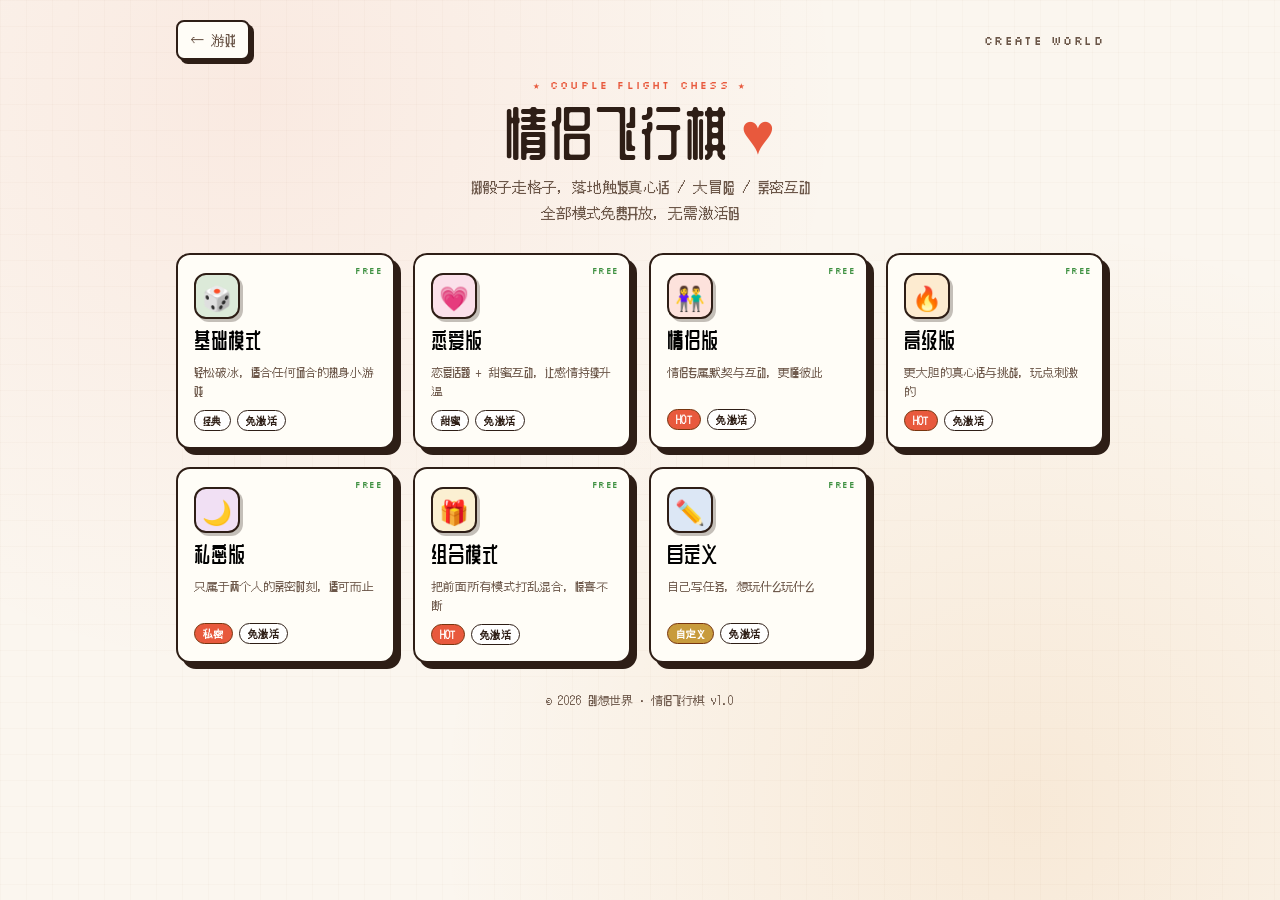
==== couple-flight-chess/index.html @ d140a356 "feat: 新增情侣飞行棋小游戏（7 模式，免激活）及 games 入口 Co-Authored-By: Claude Code <noreply@anthropic.com>" ====
<!DOCTYPE html>
<html lang="zh-CN">
<head>
<meta charset="UTF-8">
<meta name="viewport" content="width=device-width, initial-scale=1.0, maximum-scale=1.0, user-scalable=no, viewport-fit=cover">
<title>情侣飞行棋 · 创想世界</title>
<link rel="preconnect" href="https://fonts.googleapis.com">
<link rel="preconnect" href="https://fonts.gstatic.com" crossorigin>
<link href="https://fonts.googleapis.com/css2?family=DotGothic16&family=ZCOOL+QingKe+HuangYou&family=Silkscreen:wght@400;700&display=swap" rel="stylesheet">
<style>
  :root{
    --paper:#FBF6EF;
    --paper-deep:#F3E7D3;
    --card:#FFFDF7;
    --ink:#2E1E16;
    --ink-soft:#6B5648;
    --terra:#E8593D;
    --amber:#D97706;
    --brown:#78350F;
    --pink:#E0487B;
    --rose:#B91C5C;
    --green:#3F9142;
    --gold:#C89B3C;
    --blue:#3B6FB6;
    --shadow:0 8px 0 rgba(46,30,22,.12);
  }
  *{margin:0;padding:0;box-sizing:border-box;-webkit-tap-highlight-color:transparent;}
  html,body{height:100%;}
  body{
    font-family:'DotGothic16','ZCOOL QingKe HuangYou',sans-serif;
    background:
      radial-gradient(circle at 20% 10%, rgba(232,89,61,.08), transparent 45%),
      radial-gradient(circle at 80% 90%, rgba(217,119,6,.10), transparent 45%),
      var(--paper);
    color:var(--ink);
    min-height:100dvh;
    overflow-x:hidden;
    position:relative;
  }
  /* 背景像素网格 */
  body::before{
    content:"";position:fixed;inset:0;pointer-events:none;opacity:.5;z-index:0;
    background-image:
      linear-gradient(rgba(120,53,15,.045) 1px, transparent 1px),
      linear-gradient(90deg, rgba(120,53,15,.045) 1px, transparent 1px);
    background-size:26px 26px;
  }
  .screen{position:relative;z-index:1;max-width:960px;margin:0 auto;padding:20px 16px 44px;}

  /* ---------- 顶部条 ---------- */
  .topbar{display:flex;align-items:center;justify-content:space-between;margin-bottom:18px;}
  .back-btn{
    display:inline-flex;align-items:center;gap:6px;text-decoration:none;color:var(--ink-soft);
    font-size:14px;padding:8px 12px;background:var(--card);border:2px solid var(--ink);
    box-shadow:4px 4px 0 var(--ink);border-radius:8px;cursor:pointer;transition:.15s;
  }
  .back-btn:active{transform:translate(2px,2px);box-shadow:2px 2px 0 var(--ink);}
  .brand{font-family:'Silkscreen',monospace;font-size:12px;color:var(--ink-soft);letter-spacing:.12em;}

  /* ---------- 标题 ---------- */
  .hero{text-align:center;margin:8px 0 28px;}
  .hero .kicker{font-family:'Silkscreen',monospace;font-size:11px;color:var(--terra);letter-spacing:.2em;margin-bottom:10px;}
  .hero h1{
    font-family:'ZCOOL QingKe HuangYou',sans-serif;font-weight:400;
    font-size:clamp(2.2rem,7vw,3.6rem);letter-spacing:.02em;line-height:1.05;
  }
  .hero h1 .heart{color:var(--terra);display:inline-block;animation:beat 1.4s ease-in-out infinite;}
  @keyframes beat{0%,100%{transform:scale(1)}25%{transform:scale(1.18)}40%{transform:scale(1)}60%{transform:scale(1.12)}}
  .hero p{color:var(--ink-soft);font-size:15px;margin-top:12px;line-height:1.7;}

  /* ---------- 模式菜单 ---------- */
  .mode-grid{display:grid;grid-template-columns:repeat(auto-fill,minmax(200px,1fr));gap:18px;}
  .mode-card{
    position:relative;text-align:left;cursor:pointer;border:2px solid var(--ink);
    border-radius:14px;padding:18px 16px 16px;background:var(--card);
    box-shadow:6px 6px 0 var(--ink);transition:transform .15s, box-shadow .15s;
    display:flex;flex-direction:column;gap:10px;font-family:inherit;
  }
  .mode-card:hover{transform:translate(-2px,-2px);box-shadow:9px 9px 0 var(--ink);}
  .mode-card:active{transform:translate(2px,2px);box-shadow:2px 2px 0 var(--ink);}
  .mode-ico{
    width:46px;height:46px;border-radius:12px;display:grid;place-items:center;
    font-size:24px;border:2px solid var(--ink);box-shadow:3px 3px 0 rgba(46,30,22,.28);
  }
  .mode-ico.c-basic{background:#DCEAD9;color:#2F6B31;}
  .mode-ico.c-love{background:#FBE0EA;color:#C2255C;}
  .mode-ico.c-couple{background:#FDE2DC;color:#D9482B;}
  .mode-ico.c-advanced{background:#FDEBD0;color:#C96A0A;}
  .mode-ico.c-private{background:#F1E0F4;color:#7E3A8C;}
  .mode-ico.c-combo{background:#FBF0D2;color:#9A7A1F;}
  .mode-ico.c-custom{background:#DCE7F5;color:#2F5FA6;}
  .mode-name{font-family:'ZCOOL QingKe HuangYou',sans-serif;font-size:1.35rem;line-height:1.1;}
  .mode-desc{color:var(--ink-soft);font-size:12px;line-height:1.55;min-height:36px;}
  .mode-foot{display:flex;align-items:center;gap:6px;}
  .pill{font-size:10px;padding:2px 8px;border-radius:99px;border:1.5px solid var(--ink);font-weight:700;letter-spacing:.04em;}
  .pill.hot{background:var(--terra);color:#fff;border-color:var(--brown);}
  .pill.free{background:#fff;color:var(--ink);}
  .pill.new{background:var(--gold);color:#fff;border-color:var(--brown);}
  .mode-card .corner{
    position:absolute;top:10px;right:10px;font-family:'Silkscreen',monospace;
    font-size:9px;color:var(--green);letter-spacing:.06em;
  }

  /* ---------- 游戏屏 ---------- */
  .game-top{display:flex;align-items:center;justify-content:space-between;gap:10px;margin-bottom:14px;}
  .mode-badge{
    display:inline-flex;align-items:center;gap:8px;padding:8px 14px;background:var(--card);
    border:2px solid var(--ink);border-radius:10px;box-shadow:4px 4px 0 var(--ink);
    font-family:'ZCOOL QingKe HuangYou',sans-serif;font-size:1.05rem;
  }
  .turn-ind{display:flex;align-items:center;gap:8px;font-size:14px;color:var(--ink-soft);}
  .turn-dot{width:16px;height:16px;border-radius:50%;border:2px solid var(--ink);}
  .turn-dot.p1{background:var(--terra);}
  .turn-dot.p2{background:var(--blue);}

  .board-wrap{display:flex;justify-content:center;margin:6px 0 14px;}
  #board{position:relative;width:min(92vw,460px);aspect-ratio:1;margin:0 auto;}
  #board .tile{
    position:absolute;transform:translate(-50%,-50%);border-radius:10px;
    border:2px solid var(--ink);display:grid;place-items:center;
    font-size:13px;font-weight:700;transition:transform .12s;box-shadow:2px 2px 0 rgba(46,30,22,.3);
  }
  #board .tile.t-start{background:var(--green);color:#fff;}
  #board .tile.t-finish{background:var(--gold);color:#fff;}
  #board .tile.t-truth{background:#FBE0EA;color:#C2255C;}
  #board .tile.t-dare{background:#FDE2DC;color:#D9482B;}
  #board .tile.t-intimate{background:#F1E0F4;color:#7E3A8C;}
  #board .tile.t-advance{background:#DCEAD9;color:#2F6B31;}
  #board .tile.t-retreat{background:#EFE9E2;color:#8A7A6A;}
  #board .tile.t-normal{background:var(--paper-deep);color:#A49384;}
  #board .tile.cur{animation:tilepulse .8s ease-in-out infinite;}
  @keyframes tilepulse{0%,100%{transform:translate(-50%,-50%) scale(1)}50%{transform:translate(-50%,-50%) scale(1.12)}}
  #board .piece{
    position:absolute;transform:translate(-50%,-50%);border-radius:50%;
    border:2px solid var(--ink);display:grid;place-items:center;
    font-size:13px;font-weight:700;z-index:5;transition:left .28s cubic-bezier(.3,.7,.4,1),top .28s cubic-bezier(.3,.7,.4,1);
    box-shadow:0 3px 0 rgba(46,30,22,.35);
  }
  .piece.p1{background:var(--terra);color:#fff;}
  .piece.p2{background:var(--blue);color:#fff;}

  /* ---------- 控制区 ---------- */
  .control-panel{
    max-width:460px;margin:0 auto;background:var(--card);border:2px solid var(--ink);
    border-radius:16px;box-shadow:6px 6px 0 var(--ink);padding:16px 18px;
    display:flex;align-items:center;gap:16px;
  }
  #dice{
    width:64px;height:64px;flex:0 0 auto;border-radius:14px;border:2px solid var(--ink);
    background:#fff;display:grid;place-items:center;font-family:'Silkscreen',monospace;
    font-size:28px;color:var(--brown);box-shadow:3px 3px 0 rgba(46,30,22,.3);
  }
  #dice.rolling{animation:diceroll .5s linear infinite;}
  @keyframes diceroll{0%{transform:rotate(0)}100%{transform:rotate(360deg)}}
  .roll-btn{
    flex:1;padding:16px 18px;font-family:'ZCOOL QingKe HuangYou',sans-serif;font-size:1.2rem;
    background:var(--terra);color:#fff;border:2px solid var(--brown);border-radius:12px;
    box-shadow:4px 4px 0 var(--brown);cursor:pointer;transition:.12s;letter-spacing:.04em;
  }
  .roll-btn:active{transform:translate(2px,2px);box-shadow:2px 2px 0 var(--brown);}
  .roll-btn:disabled{background:#CBB8A6;border-color:#9A8572;box-shadow:4px 4px 0 #9A8572;cursor:not-allowed;}
  .status-line{max-width:460px;margin:14px auto 0;text-align:center;color:var(--ink-soft);font-size:14px;min-height:20px;line-height:1.6;}

  /* ---------- 弹窗 ---------- */
  .modal{position:fixed;inset:0;z-index:50;background:rgba(46,30,22,.55);display:flex;align-items:center;justify-content:center;padding:20px;backdrop-filter:blur(3px);}
  .modal.hidden{display:none;}
  .modal-card{
    background:var(--card);border:2px solid var(--ink);border-radius:18px;box-shadow:8px 8px 0 var(--ink);
    width:min(92vw,400px);padding:24px 22px;text-align:center;animation:pop .25s cubic-bezier(.3,1.4,.5,1);
  }
  @keyframes pop{from{transform:scale(.85);opacity:0}to{transform:scale(1);opacity:1}}
  .task-type{
    display:inline-block;padding:4px 12px;border-radius:99px;border:2px solid var(--ink);
    font-size:12px;font-weight:700;letter-spacing:.06em;margin-bottom:14px;
  }
  .task-type.tt-truth{background:#FBE0EA;color:#C2255C;}
  .task-type.tt-dare{background:#FDE2DC;color:#D9482B;}
  .task-type.tt-intimate{background:#F1E0F4;color:#7E3A8C;}
  .task-type.tt-bonus{background:#DCEAD9;color:#2F6B31;}
  .task-type.tt-penalty{background:#EFE9E2;color:#8A7A6A;}
  .task-text{font-family:'ZCOOL QingKe HuangYou',sans-serif;font-size:1.45rem;line-height:1.6;margin-bottom:20px;color:var(--ink);}
  .modal-btn{
    width:100%;padding:14px;font-family:'ZCOOL QingKe HuangYou',sans-serif;font-size:1.15rem;
    background:var(--terra);color:#fff;border:2px solid var(--brown);border-radius:12px;
    box-shadow:4px 4px 0 var(--brown);cursor:pointer;transition:.12s;letter-spacing:.06em;
  }
  .modal-btn:active{transform:translate(2px,2px);box-shadow:2px 2px 0 var(--brown);}
  .modal-btn.alt{background:var(--card);color:var(--ink);border-color:var(--ink);box-shadow:4px 4px 0 var(--ink);margin-top:10px;}
  .win-big{font-size:44px;margin-bottom:6px;}
  .win-title{font-family:'ZCOOL QingKe HuangYou',sans-serif;font-size:1.9rem;margin-bottom:8px;}
  .win-sub{color:var(--ink-soft);font-size:14px;line-height:1.6;margin-bottom:18px;}

  /* ---------- 自定义弹窗 ---------- */
  .custom-box{text-align:left;}
  .custom-box label{font-size:13px;color:var(--ink-soft);display:block;margin:12px 0 6px;}
  .custom-box textarea{
    width:100%;min-height:110px;resize:vertical;border:2px solid var(--ink);border-radius:10px;
    padding:10px;font-family:inherit;font-size:14px;background:#fff;color:var(--ink);line-height:1.6;
  }
  .hint{font-size:12px;color:var(--ink-soft);margin-top:6px;}

  .hidden{display:none!important;}
  @media(max-width:480px){
    .mode-grid{grid-template-columns:1fr 1fr;gap:12px;}
    .mode-desc{min-height:auto;}
  }
</style>
</head>
<body>

  <!-- ============ 菜单屏 ============ -->
  <div class="screen" id="menuScreen">
    <div class="topbar">
      <a class="back-btn" href="../games.html">← 游戏</a>
      <span class="brand">CREATE WORLD</span>
    </div>
    <div class="hero">
      <div class="kicker">★ COUPLE FLIGHT CHESS ★</div>
      <h1>情侣飞行棋 <span class="heart">♥</span></h1>
      <p>掷骰子走格子，落地触发真心话 / 大冒险 / 亲密互动<br>全部模式免费开放，无需激活码</p>
    </div>
    <div class="mode-grid" id="modeGrid"></div>
    <div style="text-align:center;margin-top:28px;color:var(--ink-soft);font-size:12px;">© 2026 创想世界 · 情侣飞行棋 v1.0</div>
  </div>

  <!-- ============ 游戏屏 ============ -->
  <div class="screen hidden" id="gameScreen">
    <div class="topbar">
      <button class="back-btn" id="backToMenu">← 菜单</button>
      <span class="brand">CREATE WORLD</span>
    </div>
    <div class="game-top">
      <div class="mode-badge"><span id="modeIco"></span><span id="modeLabel"></span></div>
      <div class="turn-ind"><span class="turn-dot p1" id="turnDot"></span><span id="turnText">红方回合</span></div>
    </div>
    <div class="board-wrap"><div id="board"></div></div>
    <div class="control-panel">
      <div id="dice">⚀</div>
      <button class="roll-btn" id="rollBtn">掷骰子</button>
    </div>
    <div class="status-line" id="statusLine">红方先走，点击「掷骰子」开始</div>
  </div>

  <!-- ============ 任务弹窗 ============ -->
  <div class="modal hidden" id="taskModal">
    <div class="modal-card">
      <div class="task-type" id="taskType">真心话</div>
      <p class="task-text" id="taskText"></p>
      <button class="modal-btn" id="taskDone">完成 ✓ 交给对方</button>
    </div>
  </div>

  <!-- ============ 胜利弹窗 ============ -->
  <div class="modal hidden" id="winModal">
    <div class="modal-card">
      <div class="win-big">🏆</div>
      <div class="win-title" id="winTitle">红方获胜！</div>
      <div class="win-sub" id="winSub"></div>
      <button class="modal-btn" id="winAgain">再来一局</button>
      <button class="modal-btn alt" id="winMenu">返回菜单</button>
    </div>
  </div>

  <!-- ============ 自定义弹窗 ============ -->
  <div class="modal hidden" id="customModal">
    <div class="modal-card custom-box">
      <div class="win-title" style="font-size:1.5rem;margin-bottom:6px;">✏️ 自定义任务</div>
      <p class="win-sub" style="margin-bottom:4px;">每行一条，写入你的真心话 / 大冒险（可混写），存到本机浏览器</p>
      <textarea id="customInput" placeholder="例：&#10;你最喜欢的电影是什么？&#10;给对方一个拥抱"></textarea>
      <p class="hint">已存 <span id="customCount">0</span> 条 · 玩「自定义」模式时会从这些里随机抽取</p>
      <button class="modal-btn" id="customSave">保存并开始</button>
      <button class="modal-btn alt" id="customCancel">取消</button>
    </div>
  </div>

<script>
(function(){
  /* =========================================================
     数据：7 个模式的任务池
     ========================================================= */
  var MODES = {
    basic: {
      name:'基础模式', ico:'🎲', cls:'c-basic', tag:'free', tagText:'经典',
      desc:'轻松破冰，适合任何场合的热身小游戏',
      truth:[
        '你最近做过最沙雕的一件事是什么？',
        '说出对方身上你最欣赏的三个优点',
        '你小时候最想成为什么样的人？',
        '你手机里最舍不得删的一张照片是什么？',
        '如果只能留三个 APP，你会留哪三个？',
        '你做过最尴尬的一个梦是什么？',
        '你最怕的一样东西是什么？',
        '说一个你一直想学但没学成的技能',
        '你觉得自己最像哪种动物？',
        '你上次哈哈大笑是因为什么？',
        '如果用三个词形容对方，你会说什么？',
        '你最想去但还没去的城市是哪里？'
      ],
      dare:[
        '模仿一种动物的叫声，让全场猜',
        '做 15 个深蹲',
        '用最浮夸的语气读一段新闻',
        '给对方讲一个冷笑话，把对方逗笑为止',
        '保持单脚站立 30 秒',
        '用嘴叼着筷子保持笑容 10 秒',
        '模仿对方最经典的一个表情',
        '用方言说一句「我爱你」',
        '原地转 5 圈然后走直线',
        '做一个最丑的鬼脸并拍下来',
        '用屁股写出自己的名字',
        '模仿一个明星的招牌动作'
      ],
      intimate:[
        '和对方对视 20 秒不许笑',
        '给对方一个 10 秒的拥抱',
        '十指紧扣 30 秒',
        '给对方按揉肩膀 1 分钟',
        '额头贴额头 15 秒',
        '用一句歌词向对方表白',
        '帮对方整理一下头发',
        '说一句此刻最想对对方说的话'
      ]
    },
    love: {
      name:'恋爱版', ico:'💗', cls:'c-love', tag:'free', tagText:'甜蜜',
      desc:'恋爱话题 + 甜蜜互动，让感情持续升温',
      truth:[
        '你对我第一印象是什么？',
        '你最想和我一起完成的一件事？',
        '你觉得我们最甜蜜的瞬间是什么？',
        '你最喜欢我叫你什么？',
        '如果一起去旅行，你最想去哪里？',
        '你最想和我拍一张什么样的合照？',
        '你理想中的约会是什么样？',
        '我们在一起后你最开心的改变是什么？',
        '你最想听到我夸你什么？',
        '你希望我们每年都做的一件事？',
        '你心里我的一个专属昵称是什么？',
        '我们之间你最想重温的一个瞬间？'
      ],
      dare:[
        '深情地看着对方说「我爱你」',
        '为对方唱一首情歌（至少 4 句）',
        '用三种语言对对方说「我爱你」',
        '为对方跳一段 20 秒的舞',
        '给对方的手机发一条甜到爆的消息',
        '模仿第一次约会时的自己',
        '用对方的星座夸对方三句',
        '为对方画一幅「抽象派」肖像',
        '给彼此取一对情侣昵称并当场叫',
        '录一段 15 秒的告白语音发给对方',
        '给对方一个「偶像剧式」的壁咚',
        '闭眼描述对方今天穿了什么'
      ],
      intimate:[
        '和对方额头碰额头，闭眼 30 秒',
        '给对方一个超过 15 秒的拥抱',
        '在对方耳边说一句悄悄话',
        '十指紧扣并一起唱一句歌',
        '亲吻对方的手背',
        '用目光慢慢「画」一遍对方的五官',
        '从背后轻轻抱住对方 20 秒',
        '说出对方最打动你的一个细节'
      ]
    },
    couple: {
      name:'情侣版', ico:'👫', cls:'c-couple', tag:'hot', tagText:'HOT',
      desc:'情侣专属默契与互动，更懂彼此',
      truth:[
        '我们之间你最想改掉的相处习惯？',
        '你希望我更懂你哪一点？',
        '你最想一起养一只什么宠物？',
        '如果吵架了，你希望我怎么哄你？',
        '你最喜欢我为你做过的一件事？',
        '你觉得我们未来的家是什么样？',
        '你最想和我一起打卡的一件小事？',
        '你希望我们的纪念日怎么过？',
        '我做过最让你心动的一件事？',
        '你最想让我陪你去的地方？',
        '我们之间最让你有安全感的是什么？',
        '你最想对我说但一直没说的话？'
      ],
      dare:[
        '模仿对方最常说的口头禅',
        '用对方的手机发一条朋友圈（内容你定）',
        '学对方走路的样子走 5 步',
        '把手机壁纸换成你们的合照',
        '给对方剥一个水果喂到嘴边',
        '用撒娇的语气说一句话',
        '拍一张最搞怪的情侣自拍',
        '背起对方转一圈（量力而行）',
        '给对方做一次专属按摩 1 分钟',
        '把今天的游戏发到朋友圈',
        '用对方的语气给对方发一条消息',
        '模仿对方生气时的样子'
      ],
      intimate:[
        '公主抱对方 20 秒',
        '和对方约定一个只有你们懂的暗号',
        '在对方额头上亲一下',
        '一起比一个大大的爱心合影',
        '帮对方涂一次润唇膏',
        '把对方的头靠在你肩膀上 30 秒',
        '用口红或笔在对方手背画一颗心',
        '闭眼，让对方牵着走 5 步'
      ]
    },
    advanced: {
      name:'高级版', ico:'🔥', cls:'c-advanced', tag:'hot', tagText:'HOT',
      desc:'更大胆的真心话与挑战，玩点刺激的',
      truth:[
        '你瞒过我的一个小秘密是什么？',
        '你第一次心动是什么时候？',
        '你最想体验但我不知道的一件事？',
        '你心里最「危险」的一个念头？',
        '你觉得对方最性感的一个瞬间？',
        '你最想解锁的一种新约会方式？',
        '你对我撒过的最大的谎？',
        '你手机里有没有不能给我看的内容？',
        '你最想尝试的一件「疯狂」小事？',
        '你理想中的浪漫夜晚是什么样？',
        '你最想让我为你改掉的一个小毛病？',
        '如果只能和对方做一件事，你会选什么？'
      ],
      dare:[
        '用最撩人的语气叫对方一声',
        '给对方喂一口吃的（或喂一口水）',
        '把对方的名字写在手心',
        '对对方说一句最撩的情话',
        '让对方在你身上写一个字',
        '用眼神「撩」对方 15 秒不许躲',
        '给对方系一次鞋带（或整理衣领）',
        '模仿一个偶像剧经典桥段',
        '把今天的合照设为聊天背景',
        '给对方一个深情凝视 10 秒',
        '在对方耳边吹一口气再说话',
        '把对方壁咚到墙边并说一句话'
      ],
      intimate:[
        '亲吻对方的脸颊 5 秒',
        '在对方手背上轻轻亲一下',
        '给对方一个 30 秒的贴身拥抱',
        '喂对方喝一口水',
        '让对方闭眼，你亲一下 TA 的额头',
        '十指紧扣，感受彼此的掌心温度',
        '从背后环抱住对方，说一句情话',
        '一起做 10 秒的「心跳同步」拥抱'
      ]
    },
    private: {
      name:'私密版', ico:'🌙', cls:'c-private', tag:'hot', tagText:'私密',
      desc:'只属于两个人的亲密时刻，适可而止',
      truth:[
        '你最喜欢我身体的哪个部位？',
        '你最想让我亲你哪里？',
        '你幻想过最浪漫的一个画面？',
        '你最喜欢我哪个小动作？',
        '你在什么时刻最想亲近我？',
        '你最想和我尝试的一种亲密？',
        '你对我最「失控」的一次心动？',
        '你希望我睡前对你说什么？'
      ],
      dare:[
        '亲吻对方 10 秒',
        '在对方耳边说一句最私密的话',
        '把对方的手放到你心口，感受心跳',
        '用嘴唇轻轻碰一下对方的肩膀',
        '给对方一个「慢动作」的拥抱',
        '亲一下对方的鼻尖',
        '让对方向你撒娇，你要回应',
        '抱着对方，听彼此呼吸 30 秒'
      ],
      intimate:[
        '深吻对方 10 秒（程度自定）',
        '抱紧对方，直到两人心跳同步',
        '亲吻对方的手背或锁骨（视场合）',
        '让对方躺在你腿上 1 分钟',
        '用最温柔的方式抚摸对方的脸',
        '一起闭眼感受彼此的吻',
        '从额头一路亲到嘴角',
        '说一句此刻最想对 TA 说的情话'
      ]
    },
    combo: {
      name:'组合模式', ico:'🎁', cls:'c-combo', tag:'hot', tagText:'HOT',
      desc:'把前面所有模式打乱混合，惊喜不断',
      truth:[], dare:[], intimate:[]
    },
    custom: {
      name:'自定义', ico:'✏️', cls:'c-custom', tag:'new', tagText:'自定义',
      desc:'自己写任务，想玩什么玩什么',
      truth:[], dare:[], intimate:[]
    }
  };

  // 组合模式 = 合并 basic/love/couple/advanced/private
  ['truth','dare','intimate'].forEach(function(k){
    ['basic','love','couple','advanced','private'].forEach(function(m){
      MODES.combo[k] = MODES.combo[k].concat(MODES[m][k]);
    });
  });

  /* =========================================================
     常量与状态
     ========================================================= */
  var TILE_COUNT = 32;
  var START = 0, FINISH = 31;
  // 格子 1..30 的类型
  var TILE_TYPES = [
    'truth','dare','normal','advance','intimate','truth','retreat','dare','normal','truth',
    'intimate','dare','advance','truth','normal','dare','retreat','truth','intimate','dare',
    'normal','truth','advance','dare','intimate','truth','normal','dare','retreat','intimate'
  ];
  var TYPE_LABEL = {start:'起',finish:'终',truth:'真',dare:'险',intimate:'密',advance:'进',retreat:'退',normal:'·'};
  var TYPE_CN = {truth:'真心话',dare:'大冒险',intimate:'亲密互动',advance:'前进',retreat:'后退',normal:'普通'};

  var state = null;

  function tileType(i){
    if(i === START) return 'start';
    if(i === FINISH) return 'finish';
    return TILE_TYPES[i-1];
  }

  function shuffle(a){
    a = a.slice();
    for(var i=a.length-1;i>0;i--){var j=Math.floor(Math.random()*(i+1));var t=a[i];a[i]=a[j];a[j]=t;}
    return a;
  }

  /* =========================================================
     DOM 引用
     ========================================================= */
  function $(id){return document.getElementById(id);}
  var menuScreen = $('menuScreen'), gameScreen = $('gameScreen');
  var boardEl = $('board'), diceEl = $('dice'), rollBtn = $('rollBtn');
  var statusEl = $('statusLine'), turnDot = $('turnDot'), turnText = $('turnText');
  var modeIco = $('modeIco'), modeLabel = $('modeLabel');
  var taskModal = $('taskModal'), taskType = $('taskType'), taskText = $('taskText');
  var winModal = $('winModal'), winTitle = $('winTitle'), winSub = $('winSub');
  var customModal = $('customModal'), customInput = $('customInput'), customCount = $('customCount');

  /* =========================================================
     渲染菜单
     ========================================================= */
  function renderMenu(){
    var grid = $('modeGrid');
    var html = '';
    Object.keys(MODES).forEach(function(key){
      var m = MODES[key];
      var tag = m.tag === 'hot' ? '<span class="pill hot">'+m.tagText+'</span>'
              : m.tag === 'new' ? '<span class="pill new">'+m.tagText+'</span>'
              : '<span class="pill free">'+m.tagText+'</span>';
      html +=
        '<button class="mode-card" data-mode="'+key+'">'+
          '<span class="corner">FREE</span>'+
          '<span class="mode-ico '+m.cls+'">'+m.ico+'</span>'+
          '<span class="mode-name">'+m.name+'</span>'+
          '<span class="mode-desc">'+m.desc+'</span>'+
          '<span class="mode-foot">'+tag+'<span class="pill free">免激活</span></span>'+
        '</button>';
    });
    grid.innerHTML = html;
    grid.addEventListener('click', function(e){
      var card = e.target.closest('.mode-card');
      if(!card) return;
      onModePick(card.getAttribute('data-mode'));
    });
  }

  /* =========================================================
     模式选择
     ========================================================= */
  function onModePick(key){
    if(key === 'custom'){
      openCustom();
      return;
    }
    startGame(key);
  }

  function getCustomTasks(){
    try{ return JSON.parse(localStorage.getItem('cfc_custom') || '[]'); }
    catch(e){ return []; }
  }
  function openCustom(){
    customInput.value = getCustomTasks().join('\n');
    customCount.textContent = getCustomTasks().length;
    customModal.classList.remove('hidden');
  }
  $('customSave').addEventListener('click', function(){
    var lines = customInput.value.split('\n').map(function(s){return s.trim();}).filter(Boolean);
    localStorage.setItem('cfc_custom', JSON.stringify(lines));
    startGame('custom');
  });
  $('customCancel').addEventListener('click', function(){
    customModal.classList.add('hidden');
  });

  /* =========================================================
     开始游戏
     ========================================================= */
  function startGame(key){
    customModal.classList.add('hidden');
    winModal.classList.add('hidden');
    state = {
      mode: key,
      players: [
        {name:'红方', pos:START, cls:'p1', icon:'♥'},
        {name:'蓝方', pos:START, cls:'p2', icon:'♥'}
      ],
      current: 0,
      rolling: false,
      finished: false
    };
    if(key === 'custom'){
      var ct = getCustomTasks();
      MODES.custom.truth = ct; MODES.custom.dare = ct; MODES.custom.intimate = ct;
    }
    var m = MODES[key];
    modeIco.textContent = m.ico;
    modeLabel.textContent = m.name;
    menuScreen.classList.add('hidden');
    gameScreen.classList.remove('hidden');
    renderBoard();
    updateTurn();
    setStatus(state.players[0].name + '先走，点击「掷骰子」');
    rollBtn.disabled = false;
    rollBtn.textContent = '掷骰子';
  }

  /* =========================================================
     渲染棋盘
     ========================================================= */
  var boardSize = 0, tilePx = 0;
  function renderBoard(){
    boardEl.innerHTML = '';
    var w = boardEl.clientWidth || Math.min(window.innerWidth*0.92, 460);
    boardSize = w;
    var r = w/2 - 22;
    var cx = w/2, cy = w/2;
    tilePx = Math.max(26, Math.round((2*Math.PI*r / TILE_COUNT) * 0.52));
    for(var i=0;i<TILE_COUNT;i++){
      var ang = -Math.PI/2 + (i/TILE_COUNT)*2*Math.PI;
      var x = cx + Math.cos(ang)*r;
      var y = cy + Math.sin(ang)*r;
      var t = tileType(i);
      var d = document.createElement('div');
      d.className = 'tile t-'+t;
      d.style.width = tilePx+'px';
      d.style.height = tilePx+'px';
      d.style.left = x+'px';
      d.style.top = y+'px';
      d.textContent = TYPE_LABEL[t] || '';
      d.setAttribute('data-tile', i);
      boardEl.appendChild(d);
    }
    // 中央骰子装饰区
    var center = document.createElement('div');
    center.style.cssText = 'position:absolute;left:50%;top:50%;transform:translate(-50%,-50%);text-align:center;pointer-events:none;';
    center.innerHTML = '<div style="font-family:Silkscreen,monospace;font-size:11px;letter-spacing:.15em;color:#6B5648;">COUPLE</div>'+
                       '<div style="font-size:30px;color:#E8593D;">♥</div>';
    boardEl.appendChild(center);
    // 棋子
    state.players.forEach(function(p, idx){
      var el = document.createElement('div');
      el.className = 'piece '+p.cls;
      el.id = 'piece'+idx;
      el.textContent = p.icon;
      el.style.width = (tilePx*0.8)+'px';
      el.style.height = (tilePx*0.8)+'px';
      el.style.fontSize = (tilePx*0.42)+'px';
      boardEl.appendChild(el);
    });
    positionPieces();
  }

  function tileXY(i){
    var w = boardSize;
    var r = w/2 - 22;
    var cx = w/2, cy = w/2;
    var ang = -Math.PI/2 + (i/TILE_COUNT)*2*Math.PI;
    return {x: cx + Math.cos(ang)*r, y: cy + Math.sin(ang)*r};
  }
  function positionPieces(){
    state.players.forEach(function(p, idx){
      var el = $('piece'+idx);
      var xy = tileXY(p.pos);
      var off = idx === 0 ? -tilePx*0.18 : tilePx*0.18;
      el.style.left = xy.x+'px';
      el.style.top = (xy.y + off)+'px';
    });
  }
  function markCurrentTile(){
    var tiles = boardEl.querySelectorAll('.tile');
    for(var i=0;i<tiles.length;i++){ tiles[i].classList.remove('cur'); }
    var p = state.players[state.current];
    var t = boardEl.querySelector('.tile[data-tile="'+p.pos+'"]');
    if(t) t.classList.add('cur');
  }

  /* =========================================================
     回合指示
     ========================================================= */
  function updateTurn(){
    var p = state.players[state.current];
    turnDot.className = 'turn-dot '+p.cls;
    turnText.textContent = p.name + '回合';
    markCurrentTile();
  }
  function setStatus(s){ statusEl.textContent = s; }

  /* =========================================================
     掷骰子 + 移动
     ========================================================= */
  rollBtn.addEventListener('click', function(){
    if(state.rolling || state.finished) return;
    state.rolling = true;
    rollBtn.disabled = true;
    diceEl.classList.add('rolling');
    var p = state.players[state.current];
    var roll = Math.floor(Math.random()*6)+1;
    var finalPos = Math.min(p.pos + roll, FINISH);
    setTimeout(function(){
      diceEl.classList.remove('rolling');
      diceEl.textContent = '⚀⚁⚂⚃⚄⚅'[roll-1] || roll;
      moveStep(p, p.pos, finalPos, roll);
    }, 520);
  });

  function moveStep(p, from, to, roll){
    var step = from < to ? 1 : -1;
    var i = from;
    (function next(){
      if(step > 0 ? i >= to : i <= to){
        p.pos = to;
        positionPieces();
        if(to >= FINISH){
          state.finished = true;
          setStatus(p.name + ' 到达终点！');
          setTimeout(showWin, 400);
          return;
        }
        setTimeout(function(){ onLand(p, roll); }, 350);
        return;
      }
      i += step;
      p.pos = i;
      positionPieces();
      setTimeout(next, 240);
    })();
  }

  /* =========================================================
     落地事件
     ========================================================= */
  function onLand(p, roll){
    var t = tileType(p.pos);
    var m = MODES[state.mode];
    if(t === 'truth'){ showTask('truth', '真心话', pick(m.truth)); }
    else if(t === 'dare'){ showTask('dare', '大冒险', pick(m.dare)); }
    else if(t === 'intimate'){ showTask('intimate', '亲密互动', pick(m.intimate)); }
    else if(t === 'advance'){
      var extra = 2;
      var np = Math.min(p.pos + extra, FINISH);
      showBonus('前进', '前进 ' + extra + ' 格！', function(){
        moveStep(p, p.pos, np, roll);
      });
    }
    else if(t === 'retreat'){
      var back = 2;
      var np = Math.max(p.pos - back, 0);
      showBonus('后退', '后退 ' + back + ' 格…', function(){
        moveStep(p, p.pos, np, roll);
      });
    }
    else {
      setStatus(p.name + ' 落在普通格');
      setTimeout(nextTurn, 500);
    }
  }

  function pick(arr){
    if(!arr || arr.length === 0){
      return state.mode === 'custom'
        ? '还没有自定义任务，回菜单点「自定义」添加一些吧'
        : '（这一栏还没有内容，换一栏试试吧）';
    }
    // 避免与上一条重复
    if(state._last === undefined){ state._last = {}; }
    var pool = arr.filter(function(x){ return x !== state._last[state.mode]; });
    if(pool.length === 0) pool = arr.slice();
    var chosen = pool[Math.floor(Math.random()*pool.length)];
    state._last[state.mode] = chosen;
    return chosen;
  }

  /* =========================================================
     弹窗
     ========================================================= */
  var pendingCb = null;
  function showTask(type, label, text){
    taskType.className = 'task-type tt-'+type;
    taskType.textContent = label;
    taskText.textContent = text;
    taskModal.classList.remove('hidden');
  }
  function showBonus(label, text, cb){
    taskType.className = 'task-type tt-' + (label === '前进' ? 'bonus' : 'penalty');
    taskType.textContent = label;
    taskText.textContent = text;
    pendingCb = cb;
    taskModal.classList.remove('hidden');
  }
  $('taskDone').addEventListener('click', function(){
    taskModal.classList.add('hidden');
    if(pendingCb){
      var cb = pendingCb; pendingCb = null;
      cb();
    } else {
      nextTurn();
    }
  });
  function nextTurn(){
    if(state.finished) return;
    state.current = (state.current + 1) % 2;
    updateTurn();
    setStatus(state.players[state.current].name + ' 的回合');
    rollBtn.disabled = false;
    rollBtn.textContent = '掷骰子';
    state.rolling = false;
  }
  function showWin(){
    var p = state.players[state.current];
    winTitle.textContent = p.name + '获胜！';
    winSub.textContent = '情到深处，棋到终点 ♥ 恭喜 ' + p.name + ' 率先抵达终点';
    winModal.classList.remove('hidden');
  }
  $('winAgain').addEventListener('click', function(){ startGame(state.mode); });
  $('winMenu').addEventListener('click', function(){
    winModal.classList.add('hidden');
    gameScreen.classList.add('hidden');
    menuScreen.classList.remove('hidden');
  });
  $('backToMenu').addEventListener('click', function(){
    gameScreen.classList.add('hidden');
    menuScreen.classList.remove('hidden');
  });

  /* =========================================================
     响应式重绘
     ========================================================= */
  var resizeTimer;
  window.addEventListener('resize', function(){
    clearTimeout(resizeTimer);
    resizeTimer = setTimeout(function(){
      if(!gameScreen.classList.contains('hidden') && state){ renderBoard(); }
    }, 200);
  });

  renderMenu();
})();
</script>
</body>
</html>
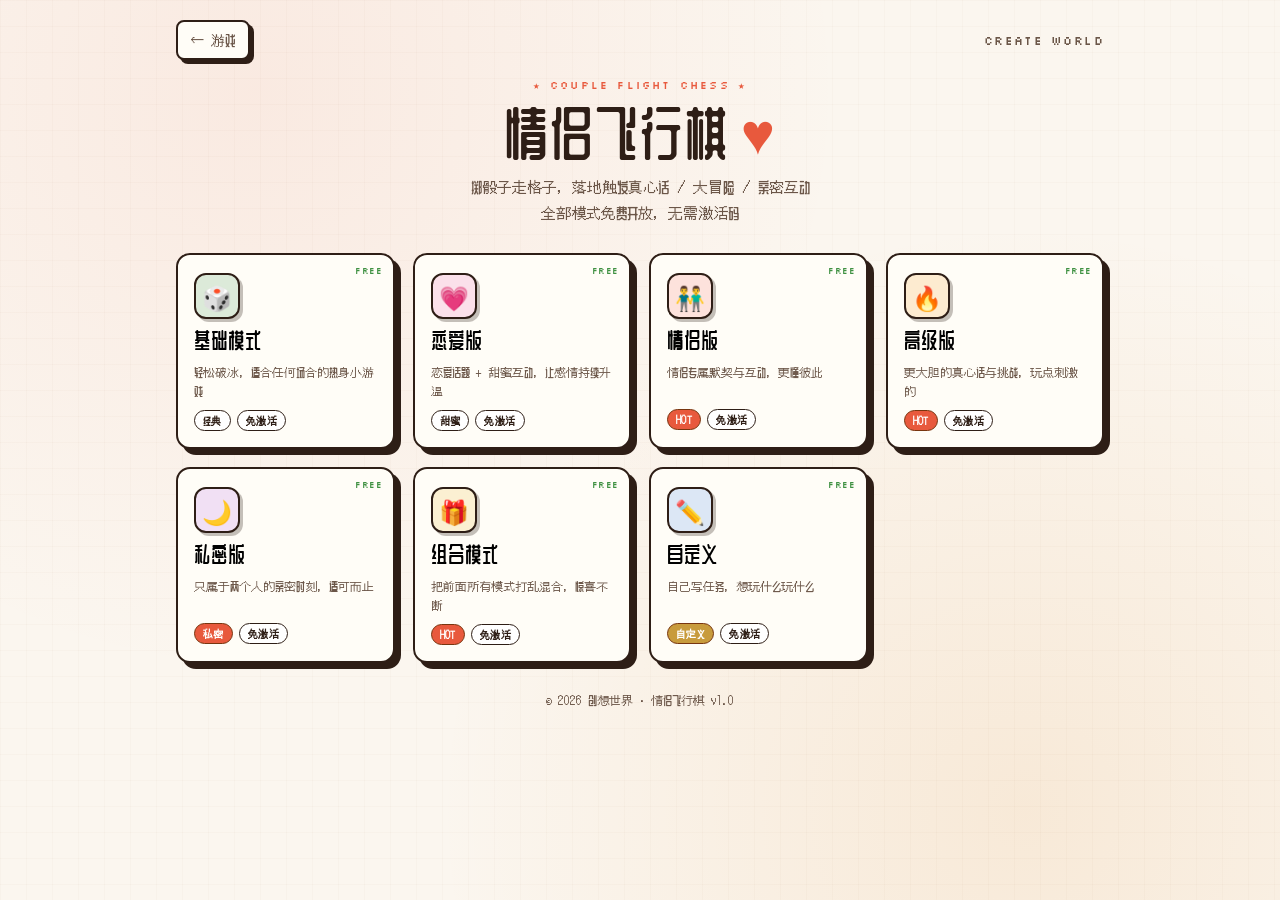
==== commit 84f79dd0: "feat: 情侣飞行棋改方形棋盘绕圈、格子只显标号+点格查看、同格同题、适配男男情侣 Co-Authored-By: Claude Code <noreply@anthropic.com>" ====
--- a/couple-flight-chess/index.html
+++ b/couple-flight-chess/index.html
@@ -119,6 +119,7 @@
     position:absolute;transform:translate(-50%,-50%);border-radius:10px;
     border:2px solid var(--ink);display:grid;place-items:center;
     font-size:13px;font-weight:700;transition:transform .12s;box-shadow:2px 2px 0 rgba(46,30,22,.3);
+    cursor:pointer;
   }
   #board .tile.t-start{background:var(--green);color:#fff;}
   #board .tile.t-finish{background:var(--gold);color:#fff;}
@@ -178,6 +179,7 @@
   .task-type.tt-intimate{background:#F1E0F4;color:#7E3A8C;}
   .task-type.tt-bonus{background:#DCEAD9;color:#2F6B31;}
   .task-type.tt-penalty{background:#EFE9E2;color:#8A7A6A;}
+  .task-type.tt-info{background:#F3E7D3;color:#6B5648;}
   .task-text{font-family:'ZCOOL QingKe HuangYou',sans-serif;font-size:1.45rem;line-height:1.6;margin-bottom:20px;color:var(--ink);}
   .modal-btn{
     width:100%;padding:14px;font-family:'ZCOOL QingKe HuangYou',sans-serif;font-size:1.15rem;
@@ -247,6 +249,15 @@
       <div class="task-type" id="taskType">真心话</div>
       <p class="task-text" id="taskText"></p>
       <button class="modal-btn" id="taskDone">完成 ✓ 交给对方</button>
+    </div>
+  </div>
+
+  <!-- ============ 格子信息弹窗 ============ -->
+  <div class="modal hidden" id="infoModal">
+    <div class="modal-card">
+      <div class="task-type tt-info" id="infoType">格子</div>
+      <p class="task-text" id="infoText" style="font-size:1.2rem;"></p>
+      <button class="modal-btn" id="infoClose">知道了</button>
     </div>
   </div>
 
@@ -364,7 +375,7 @@
       ]
     },
     couple: {
-      name:'情侣版', ico:'👫', cls:'c-couple', tag:'hot', tagText:'HOT',
+      name:'情侣版', ico:'👬', cls:'c-couple', tag:'hot', tagText:'HOT',
       desc:'情侣专属默契与互动，更懂彼此',
       truth:[
         '我们之间你最想改掉的相处习惯？',
@@ -395,7 +406,7 @@
         '模仿对方生气时的样子'
       ],
       intimate:[
-        '公主抱对方 20 秒',
+        '横抱对方 20 秒（量力而行）',
         '和对方约定一个只有你们懂的暗号',
         '在对方额头上亲一下',
         '一起比一个大大的爱心合影',
@@ -539,6 +550,7 @@
   var taskModal = $('taskModal'), taskType = $('taskType'), taskText = $('taskText');
   var winModal = $('winModal'), winTitle = $('winTitle'), winSub = $('winSub');
   var customModal = $('customModal'), customInput = $('customInput'), customCount = $('customCount');
+  var infoModal = $('infoModal'), infoType = $('infoType'), infoText = $('infoText');
 
   /* =========================================================
      渲染菜单
@@ -596,6 +608,9 @@
   $('customCancel').addEventListener('click', function(){
     customModal.classList.add('hidden');
   });
+  $('infoClose').addEventListener('click', function(){
+    infoModal.classList.add('hidden');
+  });
 
   /* =========================================================
      开始游戏
@@ -637,29 +652,31 @@
     boardEl.innerHTML = '';
     var w = boardEl.clientWidth || Math.min(window.innerWidth*0.92, 460);
     boardSize = w;
-    var r = w/2 - 22;
-    var cx = w/2, cy = w/2;
-    tilePx = Math.max(26, Math.round((2*Math.PI*r / TILE_COUNT) * 0.52));
+    var ts = w / 9;
+    tilePx = Math.round(ts * 0.76);
     for(var i=0;i<TILE_COUNT;i++){
-      var ang = -Math.PI/2 + (i/TILE_COUNT)*2*Math.PI;
-      var x = cx + Math.cos(ang)*r;
-      var y = cy + Math.sin(ang)*r;
+      var xy = tileXY(i);
       var t = tileType(i);
       var d = document.createElement('div');
       d.className = 'tile t-'+t;
       d.style.width = tilePx+'px';
       d.style.height = tilePx+'px';
-      d.style.left = x+'px';
-      d.style.top = y+'px';
-      d.textContent = TYPE_LABEL[t] || '';
+      d.style.left = xy.x+'px';
+      d.style.top = xy.y+'px';
+      d.style.fontSize = Math.max(12, Math.round(tilePx*0.42))+'px';
+      d.textContent = tileLabel(i);
       d.setAttribute('data-tile', i);
+      d.addEventListener('click', function(){
+        showTileInfo(parseInt(this.getAttribute('data-tile'), 10));
+      });
       boardEl.appendChild(d);
     }
-    // 中央骰子装饰区
+    // 中央提示区
     var center = document.createElement('div');
-    center.style.cssText = 'position:absolute;left:50%;top:50%;transform:translate(-50%,-50%);text-align:center;pointer-events:none;';
-    center.innerHTML = '<div style="font-family:Silkscreen,monospace;font-size:11px;letter-spacing:.15em;color:#6B5648;">COUPLE</div>'+
-                       '<div style="font-size:30px;color:#E8593D;">♥</div>';
+    center.style.cssText = 'position:absolute;left:50%;top:50%;transform:translate(-50%,-50%);text-align:center;pointer-events:none;width:58%;';
+    center.innerHTML = '<div style="font-size:34px;color:#E8593D;">♥</div>'+
+                       '<div style="font-family:Silkscreen,monospace;font-size:10px;letter-spacing:.12em;color:#6B5648;margin-top:2px;">COUPLE FLIGHT</div>'+
+                       '<div style="font-size:12px;color:#6B5648;margin-top:6px;">点击格子查看内容</div>';
     boardEl.appendChild(center);
     // 棋子
     state.players.forEach(function(p, idx){
@@ -675,19 +692,33 @@
     positionPieces();
   }
 
+  // 方形棋盘：4 个角 + 每边 7 格，共 32 格，沿四周顺时针绕一圈
   function tileXY(i){
-    var w = boardSize;
-    var r = w/2 - 22;
-    var cx = w/2, cy = w/2;
-    var ang = -Math.PI/2 + (i/TILE_COUNT)*2*Math.PI;
-    return {x: cx + Math.cos(ang)*r, y: cy + Math.sin(ang)*r};
+    var ts = boardSize / 9;          // 每边 7 格 + 2 角 = 9 个点位
+    var half = ts / 2;
+    var inner = boardSize - ts;      // 两角之间的距离
+    var step = inner / 8;            // 8 等分，中间 7 格
+    if(i === 0)  return {x: half, y: boardSize - half};               // 左下角（起点）
+    if(i === 8)  return {x: boardSize - half, y: boardSize - half};   // 右下角
+    if(i === 16) return {x: boardSize - half, y: half};               // 右上角
+    if(i === 24) return {x: half, y: half};                           // 左上角
+    if(i < 8)  return {x: half + i * step, y: boardSize - half};                   // 底边 1..7 左→右
+    if(i < 16) return {x: boardSize - half, y: boardSize - half - (i - 8) * step};  // 右边 9..15 下→上
+    if(i < 24) return {x: boardSize - half - (i - 16) * step, y: half};            // 顶边 17..23 右→左
+    return {x: half, y: half + (i - 24) * step};                                    // 左边 25..31 上→下
+  }
+  // 格子上只显示标号：起点/终点 + 数字
+  function tileLabel(i){
+    if(i === START) return '起';
+    if(i === FINISH) return '终';
+    return String(i);
   }
   function positionPieces(){
     state.players.forEach(function(p, idx){
       var el = $('piece'+idx);
       var xy = tileXY(p.pos);
-      var off = idx === 0 ? -tilePx*0.18 : tilePx*0.18;
-      el.style.left = xy.x+'px';
+      var off = idx === 0 ? -tilePx*0.16 : tilePx*0.16;
+      el.style.left = (xy.x + off)+'px';
       el.style.top = (xy.y + off)+'px';
     });
   }
@@ -756,10 +787,9 @@
      ========================================================= */
   function onLand(p, roll){
     var t = tileType(p.pos);
-    var m = MODES[state.mode];
-    if(t === 'truth'){ showTask('truth', '真心话', pick(m.truth)); }
-    else if(t === 'dare'){ showTask('dare', '大冒险', pick(m.dare)); }
-    else if(t === 'intimate'){ showTask('intimate', '亲密互动', pick(m.intimate)); }
+    if(t === 'truth'){ showTask('truth', '真心话', tileTask(p.pos, 'truth')); }
+    else if(t === 'dare'){ showTask('dare', '大冒险', tileTask(p.pos, 'dare')); }
+    else if(t === 'intimate'){ showTask('intimate', '亲密互动', tileTask(p.pos, 'intimate')); }
     else if(t === 'advance'){
       var extra = 2;
       var np = Math.min(p.pos + extra, FINISH);
@@ -780,19 +810,31 @@
     }
   }
 
-  function pick(arr){
+  // 同一格永远对应同一条任务，两位玩家落到同一格会看到一样的题目
+  function tileTask(i, t){
+    var arr = MODES[state.mode][t];
     if(!arr || arr.length === 0){
       return state.mode === 'custom'
         ? '还没有自定义任务，回菜单点「自定义」添加一些吧'
         : '（这一栏还没有内容，换一栏试试吧）';
     }
-    // 避免与上一条重复
-    if(state._last === undefined){ state._last = {}; }
-    var pool = arr.filter(function(x){ return x !== state._last[state.mode]; });
-    if(pool.length === 0) pool = arr.slice();
-    var chosen = pool[Math.floor(Math.random()*pool.length)];
-    state._last[state.mode] = chosen;
-    return chosen;
+    return arr[(i * 37) % arr.length];
+  }
+  // 点击格子查看该格内容
+  function showTileInfo(i){
+    var t = tileType(i);
+    var label, text;
+    if(i === START){ label = '起点'; text = '两位玩家从这里出发'; }
+    else if(i === FINISH){ label = '终点'; text = '率先抵达这里的玩家获胜'; }
+    else if(t === 'truth'){ label = '真心话 · 第 '+i+' 格'; text = tileTask(i, 'truth'); }
+    else if(t === 'dare'){ label = '大冒险 · 第 '+i+' 格'; text = tileTask(i, 'dare'); }
+    else if(t === 'intimate'){ label = '亲密互动 · 第 '+i+' 格'; text = tileTask(i, 'intimate'); }
+    else if(t === 'advance'){ label = '前进 · 第 '+i+' 格'; text = '落到这里前进 2 格'; }
+    else if(t === 'retreat'){ label = '后退 · 第 '+i+' 格'; text = '落到这里后退 2 格'; }
+    else { label = '普通 · 第 '+i+' 格'; text = '无事件，安全通过'; }
+    infoType.textContent = label;
+    infoText.textContent = text;
+    infoModal.classList.remove('hidden');
   }
 
   /* =========================================================
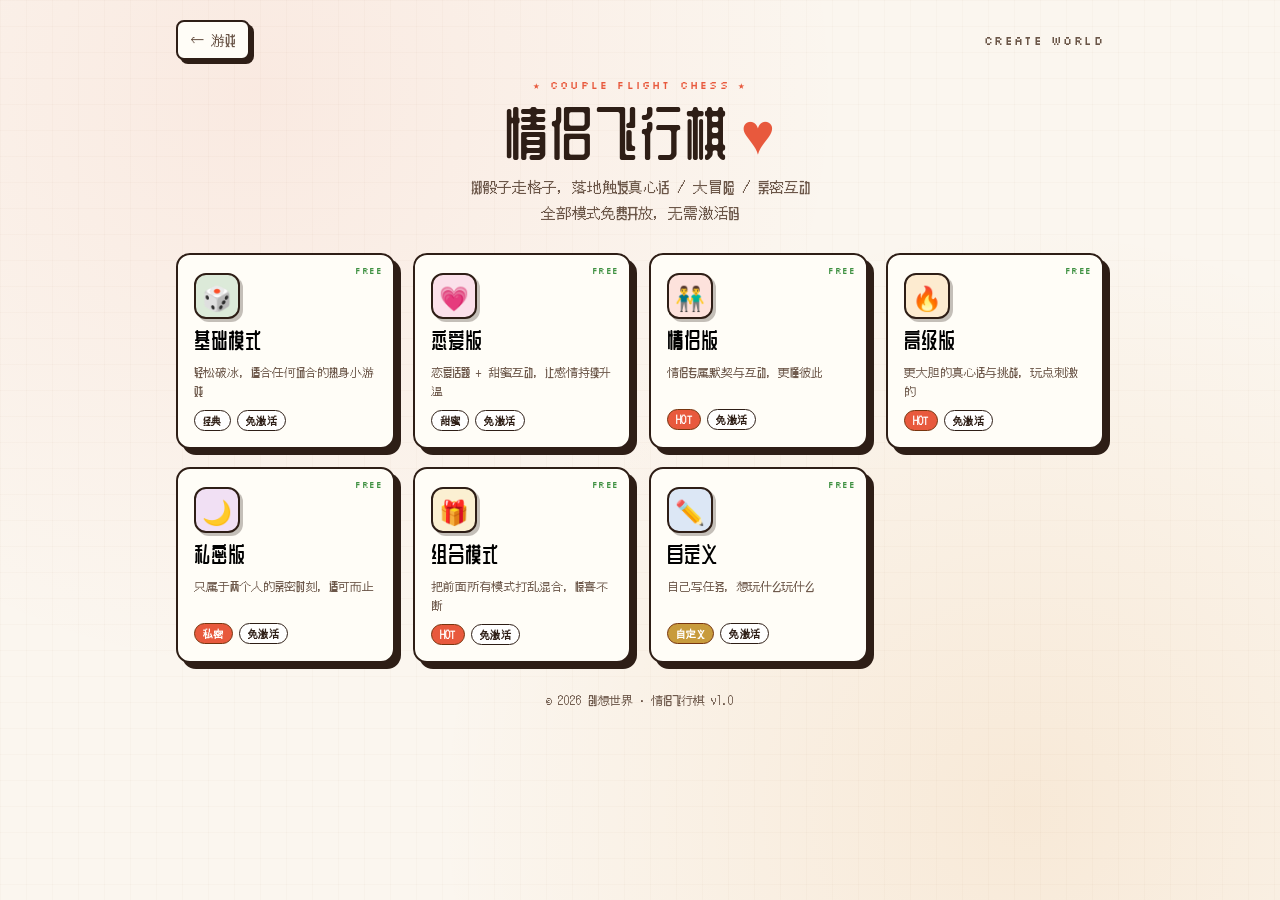
==== commit 2939228f: "fix: 情侣飞行棋棋盘改为顺时针行走 Co-Authored-By: Claude Code <noreply@anthropic.com>" ====
--- a/couple-flight-chess/index.html
+++ b/couple-flight-chess/index.html
@@ -699,13 +699,13 @@
     var inner = boardSize - ts;      // 两角之间的距离
     var step = inner / 8;            // 8 等分，中间 7 格
     if(i === 0)  return {x: half, y: boardSize - half};               // 左下角（起点）
-    if(i === 8)  return {x: boardSize - half, y: boardSize - half};   // 右下角
+    if(i === 8)  return {x: half, y: half};                           // 左上角
     if(i === 16) return {x: boardSize - half, y: half};               // 右上角
-    if(i === 24) return {x: half, y: half};                           // 左上角
-    if(i < 8)  return {x: half + i * step, y: boardSize - half};                   // 底边 1..7 左→右
-    if(i < 16) return {x: boardSize - half, y: boardSize - half - (i - 8) * step};  // 右边 9..15 下→上
-    if(i < 24) return {x: boardSize - half - (i - 16) * step, y: half};            // 顶边 17..23 右→左
-    return {x: half, y: half + (i - 24) * step};                                    // 左边 25..31 上→下
+    if(i === 24) return {x: boardSize - half, y: boardSize - half};   // 右下角
+    if(i < 8)  return {x: half, y: boardSize - half - i * step};                   // 左边 1..7 下→上
+    if(i < 16) return {x: half + (i - 8) * step, y: half};                        // 顶边 9..15 左→右
+    if(i < 24) return {x: boardSize - half, y: half + (i - 16) * step};           // 右边 17..23 上→下
+    return {x: boardSize - half - (i - 24) * step, y: boardSize - half};          // 底边 25..31 右→左
   }
   // 格子上只显示标号：起点/终点 + 数字
   function tileLabel(i){
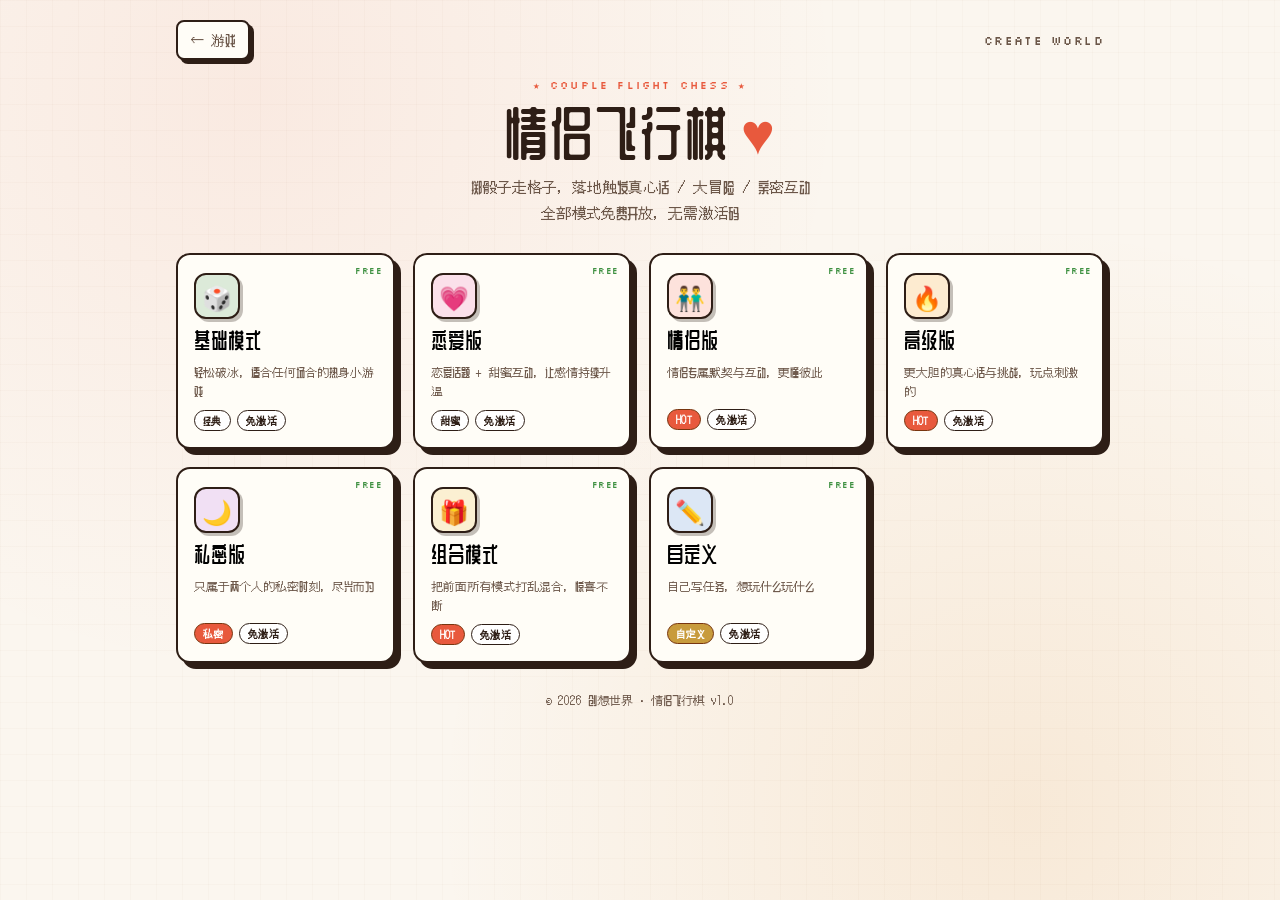
==== commit e0278b7b: "feat: 情侣飞行棋高级/私密版题目改写为男男情侣版 Co-Authored-By: Claude Code <noreply@anthropic.com>" ====
--- a/couple-flight-chess/index.html
+++ b/couple-flight-chess/index.html
@@ -420,76 +420,76 @@
       name:'高级版', ico:'🔥', cls:'c-advanced', tag:'hot', tagText:'HOT',
       desc:'更大胆的真心话与挑战，玩点刺激的',
       truth:[
-        '你瞒过我的一个小秘密是什么？',
-        '你第一次心动是什么时候？',
-        '你最想体验但我不知道的一件事？',
-        '你心里最「危险」的一个念头？',
-        '你觉得对方最性感的一个瞬间？',
-        '你最想解锁的一种新约会方式？',
-        '你对我撒过的最大的谎？',
-        '你手机里有没有不能给我看的内容？',
-        '你最想尝试的一件「疯狂」小事？',
-        '你理想中的浪漫夜晚是什么样？',
-        '你最想让我为你改掉的一个小毛病？',
-        '如果只能和对方做一件事，你会选什么？'
+        '你最想让我碰你身上哪个地方？',
+        '你幻想过最刺激的一次独处是什么样？',
+        '你觉得我什么时候最性感？',
+        '我们之间最让你「上头」的一刻是什么？',
+        '你最想和我试的一种新玩法？',
+        '你更喜欢主动还是被动？',
+        '你对我藏过最野的一个念头？',
+        '你理想中的前戏是什么样？',
+        '你最想让我对你做、却一直没开口的事？',
+        '我们两个里谁更容易「把持不住」？',
+        '你最想解锁的深夜场景？',
+        '如果现在只有我们俩，你想怎么开始？'
       ],
       dare:[
         '用最撩人的语气叫对方一声',
-        '给对方喂一口吃的（或喂一口水）',
+        '给对方喂一口吃的',
         '把对方的名字写在手心',
         '对对方说一句最撩的情话',
-        '让对方在你身上写一个字',
+        '让对方在你锁骨上留一个吻痕',
         '用眼神「撩」对方 15 秒不许躲',
-        '给对方系一次鞋带（或整理衣领）',
-        '模仿一个偶像剧经典桥段',
+        '给对方解开一颗扣子再扣上',
+        '模仿一个偶像剧壁咚桥段',
         '把今天的合照设为聊天背景',
-        '给对方一个深情凝视 10 秒',
+        '深情凝视对方 10 秒',
         '在对方耳边吹一口气再说话',
         '把对方壁咚到墙边并说一句话'
       ],
       intimate:[
-        '亲吻对方的脸颊 5 秒',
-        '在对方手背上轻轻亲一下',
+        '亲吻对方的脖子 5 秒',
+        '轻轻咬一下对方的耳垂',
         '给对方一个 30 秒的贴身拥抱',
-        '喂对方喝一口水',
-        '让对方闭眼，你亲一下 TA 的额头',
+        '隔着衣服抚摸对方的胸口',
+        '让对方闭眼，你亲一下他的喉结',
         '十指紧扣，感受彼此的掌心温度',
         '从背后环抱住对方，说一句情话',
-        '一起做 10 秒的「心跳同步」拥抱'
+        '一起做 10 秒「心跳同步」的拥抱'
       ]
     },
     private: {
       name:'私密版', ico:'🌙', cls:'c-private', tag:'hot', tagText:'私密',
-      desc:'只属于两个人的亲密时刻，适可而止',
+      desc:'只属于两个人的私密时刻，尽兴而为',
       truth:[
-        '你最喜欢我身体的哪个部位？',
-        '你最想让我亲你哪里？',
-        '你幻想过最浪漫的一个画面？',
-        '你最喜欢我哪个小动作？',
-        '你在什么时刻最想亲近我？',
-        '你最想和我尝试的一种亲密？',
-        '你对我最「失控」的一次心动？',
-        '你希望我睡前对你说什么？'
+        '你最想让我用嘴帮你哪里？',
+        '你最喜欢我身上的哪个部位？',
+        '你幻想过和我最激烈的一次？',
+        '你更喜欢在上面还是在下面？',
+        '你最想听我在床上说什么？',
+        '你对我的身体最「失控」的一刻？',
+        '你最想和我试的一种姿势？',
+        '今晚你想怎么收尾？'
       ],
       dare:[
-        '亲吻对方 10 秒',
-        '在对方耳边说一句最私密的话',
-        '把对方的手放到你心口，感受心跳',
-        '用嘴唇轻轻碰一下对方的肩膀',
-        '给对方一个「慢动作」的拥抱',
-        '亲一下对方的鼻尖',
-        '让对方向你撒娇，你要回应',
-        '抱着对方，听彼此呼吸 30 秒'
+        '给对方口交 15 秒',
+        '脱掉对方一件衣服',
+        '让对方把手伸进你裤子里摸 10 秒',
+        '互相挑逗对方的敏感部位 15 秒',
+        '深吻对方并抚摸他的胸口 20 秒',
+        '把对方弄硬',
+        '让对方从背后抱住你、贴着顶一下',
+        '口含温水给对方口 20 秒'
       ],
       intimate:[
-        '深吻对方 10 秒（程度自定）',
-        '抱紧对方，直到两人心跳同步',
-        '亲吻对方的手背或锁骨（视场合）',
-        '让对方躺在你腿上 1 分钟',
-        '用最温柔的方式抚摸对方的脸',
-        '一起闭眼感受彼此的吻',
-        '从额头一路亲到嘴角',
-        '说一句此刻最想对 TA 说的情话'
+        '和对方舌吻 20 秒',
+        '互相抚摸对方的下体 30 秒',
+        '让对方骑在你腿上磨 20 秒',
+        '用嘴帮对方（程度自定，直到他舒服）',
+        '面对面抱紧，感受彼此的硬度',
+        '让对方从背后进入你（或用玩具）缓慢 20 秒',
+        '一边亲吻一边互相手活 30 秒',
+        '让对方释放在你身上'
       ]
     },
     combo: {
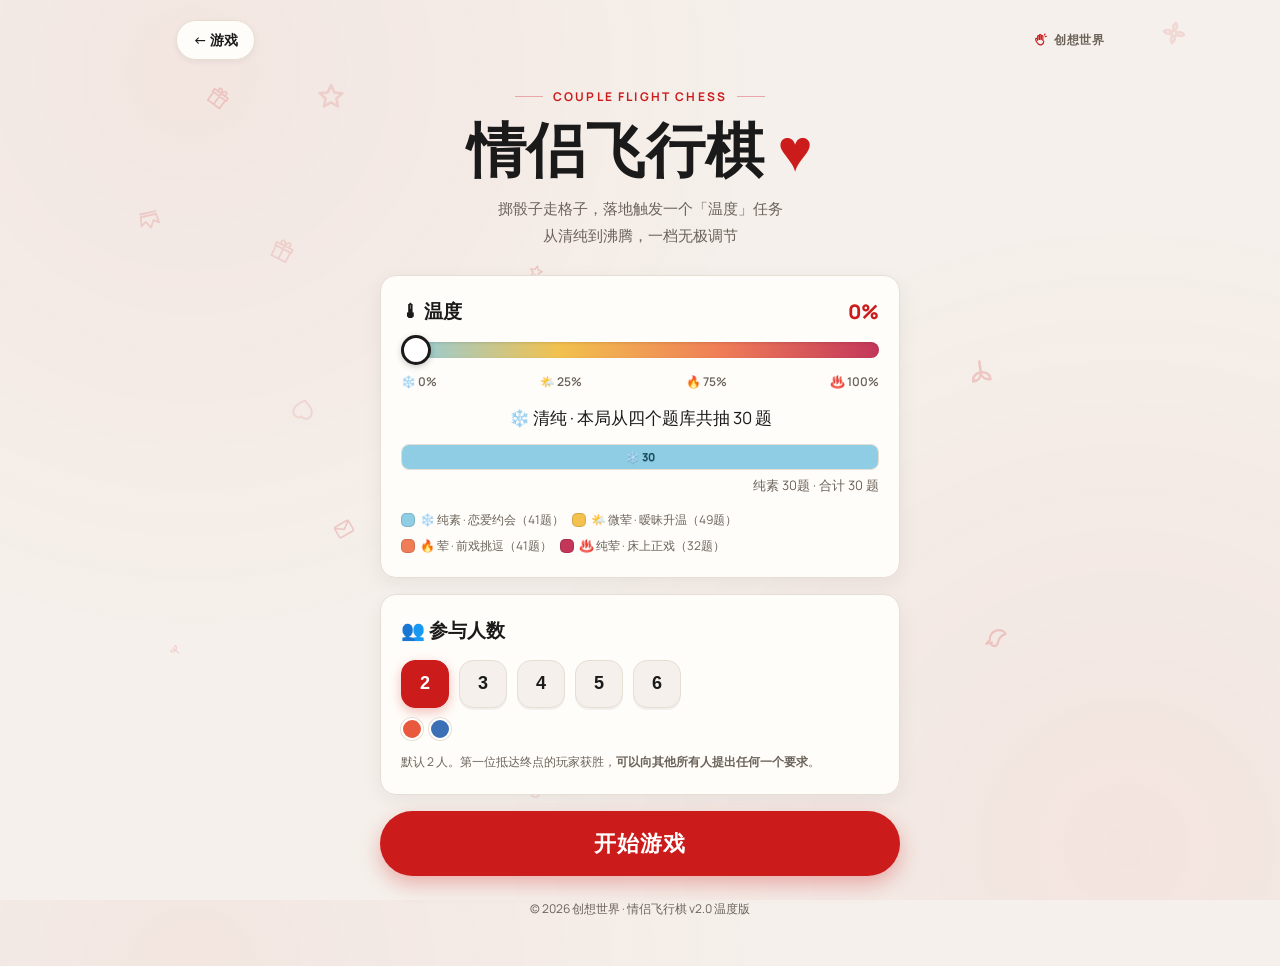
==== commit 975eec98: "refactor: 情侣飞行棋温度版 + 孩子气视觉改版 - 题库重构为 4 档温度（纯素/微荤/荤/纯荤），连续无极调节，四舍五入决定每档抽题数 - 内嵌 question-bank.json（16" ====
--- a/couple-flight-chess/index.html
+++ b/couple-flight-chess/index.html
@@ -6,264 +6,282 @@
 <title>情侣飞行棋 · 创想世界</title>
 <link rel="preconnect" href="https://fonts.googleapis.com">
 <link rel="preconnect" href="https://fonts.gstatic.com" crossorigin>
-<link href="https://fonts.googleapis.com/css2?family=DotGothic16&family=ZCOOL+QingKe+HuangYou&family=Silkscreen:wght@400;700&display=swap" rel="stylesheet">
+<link href="https://fonts.googleapis.com/css2?family=Manrope:wght@400;500;600;700;800&display=swap" rel="stylesheet">
+<link href="https://font.emtech.cc/css/jfOpenHuninn" rel="stylesheet">
 <style>
   :root{
-    --paper:#FBF6EF;
-    --paper-deep:#F3E7D3;
-    --card:#FFFDF7;
-    --ink:#2E1E16;
-    --ink-soft:#6B5648;
-    --terra:#E8593D;
-    --amber:#D97706;
-    --brown:#78350F;
-    --pink:#E0487B;
-    --rose:#B91C5C;
-    --green:#3F9142;
-    --gold:#C89B3C;
-    --blue:#3B6FB6;
-    --shadow:0 8px 0 rgba(46,30,22,.12);
+    --brand:#CC1B1B;        /* 孩子气主色 · 朱砂红 */
+    --brand-deep:#B31616;
+    --brand-soft:#E9A6A6;
+    --paper:#F5F0EB;        /* 奶油纸面 */
+    --card:#FFFDF9;
+    --ink:#1A1A1A;
+    --ink-soft:#6B635A;
+    --line:#E7DED3;
+    --radius:16px;
   }
   *{margin:0;padding:0;box-sizing:border-box;-webkit-tap-highlight-color:transparent;}
   html,body{height:100%;}
   body{
-    font-family:'DotGothic16','ZCOOL QingKe HuangYou',sans-serif;
+    font-family:'jfOpenHuninn','Manrope','PingFang SC','Hiragino Sans GB','Microsoft YaHei',sans-serif;
     background:
-      radial-gradient(circle at 20% 10%, rgba(232,89,61,.08), transparent 45%),
-      radial-gradient(circle at 80% 90%, rgba(217,119,6,.10), transparent 45%),
+      radial-gradient(circle at 15% 8%, rgba(204,27,27,.05), transparent 42%),
+      radial-gradient(circle at 88% 94%, rgba(204,27,27,.06), transparent 45%),
       var(--paper);
     color:var(--ink);
     min-height:100dvh;
     overflow-x:hidden;
     position:relative;
-  }
-  /* 背景像素网格 */
-  body::before{
-    content:"";position:fixed;inset:0;pointer-events:none;opacity:.5;z-index:0;
-    background-image:
-      linear-gradient(rgba(120,53,15,.045) 1px, transparent 1px),
-      linear-gradient(90deg, rgba(120,53,15,.045) 1px, transparent 1px);
-    background-size:26px 26px;
-  }
-  .screen{position:relative;z-index:1;max-width:960px;margin:0 auto;padding:20px 16px 44px;}
+    -webkit-font-smoothing:antialiased;
+  }
+  /* 散落涂鸦层（由 JS 注入） */
+  .doodles{position:fixed;inset:0;pointer-events:none;z-index:0;overflow:hidden;}
+  .doodles svg{position:absolute;color:var(--brand);}
+  .screen{position:relative;z-index:1;max-width:960px;margin:0 auto;padding:20px 16px 48px;}
 
   /* ---------- 顶部条 ---------- */
-  .topbar{display:flex;align-items:center;justify-content:space-between;margin-bottom:18px;}
+  .topbar{display:flex;align-items:center;justify-content:space-between;margin-bottom:20px;}
   .back-btn{
-    display:inline-flex;align-items:center;gap:6px;text-decoration:none;color:var(--ink-soft);
-    font-size:14px;padding:8px 12px;background:var(--card);border:2px solid var(--ink);
-    box-shadow:4px 4px 0 var(--ink);border-radius:8px;cursor:pointer;transition:.15s;
-  }
-  .back-btn:active{transform:translate(2px,2px);box-shadow:2px 2px 0 var(--ink);}
-  .brand{font-family:'Silkscreen',monospace;font-size:12px;color:var(--ink-soft);letter-spacing:.12em;}
+    display:inline-flex;align-items:center;gap:6px;text-decoration:none;color:var(--ink);
+    font-size:14px;font-weight:600;padding:9px 16px;background:var(--card);border:1px solid var(--line);
+    border-radius:999px;box-shadow:0 2px 6px rgba(26,26,26,.06);cursor:pointer;transition:.15s;
+  }
+  .back-btn:hover{background:#fff;}
+  .back-btn:active{transform:translateY(1px);box-shadow:none;}
+  .brand{display:inline-flex;align-items:center;gap:6px;font-size:12px;font-weight:700;color:var(--ink-soft);letter-spacing:.04em;}
+  .brand svg{color:var(--brand);}
 
   /* ---------- 标题 ---------- */
-  .hero{text-align:center;margin:8px 0 28px;}
-  .hero .kicker{font-family:'Silkscreen',monospace;font-size:11px;color:var(--terra);letter-spacing:.2em;margin-bottom:10px;}
+  .hero{text-align:center;margin:6px 0 26px;}
+  .hero .kicker{
+    display:inline-flex;align-items:center;gap:10px;font-size:12px;font-weight:700;
+    color:var(--brand);letter-spacing:.18em;margin-bottom:12px;
+  }
+  .hero .kicker::before,.hero .kicker::after{content:"";width:28px;height:1.5px;background:var(--brand-soft);}
   .hero h1{
-    font-family:'ZCOOL QingKe HuangYou',sans-serif;font-weight:400;
-    font-size:clamp(2.2rem,7vw,3.6rem);letter-spacing:.02em;line-height:1.05;
-  }
-  .hero h1 .heart{color:var(--terra);display:inline-block;animation:beat 1.4s ease-in-out infinite;}
+    font-size:clamp(2.3rem,7vw,3.7rem);font-weight:800;letter-spacing:.01em;line-height:1.08;
+  }
+  .hero h1 .heart{color:var(--brand);display:inline-block;animation:beat 1.4s ease-in-out infinite;}
   @keyframes beat{0%,100%{transform:scale(1)}25%{transform:scale(1.18)}40%{transform:scale(1)}60%{transform:scale(1.12)}}
-  .hero p{color:var(--ink-soft);font-size:15px;margin-top:12px;line-height:1.7;}
-
-  /* ---------- 模式菜单 ---------- */
-  .mode-grid{display:grid;grid-template-columns:repeat(auto-fill,minmax(200px,1fr));gap:18px;}
-  .mode-card{
-    position:relative;text-align:left;cursor:pointer;border:2px solid var(--ink);
-    border-radius:14px;padding:18px 16px 16px;background:var(--card);
-    box-shadow:6px 6px 0 var(--ink);transition:transform .15s, box-shadow .15s;
-    display:flex;flex-direction:column;gap:10px;font-family:inherit;
-  }
-  .mode-card:hover{transform:translate(-2px,-2px);box-shadow:9px 9px 0 var(--ink);}
-  .mode-card:active{transform:translate(2px,2px);box-shadow:2px 2px 0 var(--ink);}
-  .mode-ico{
-    width:46px;height:46px;border-radius:12px;display:grid;place-items:center;
-    font-size:24px;border:2px solid var(--ink);box-shadow:3px 3px 0 rgba(46,30,22,.28);
-  }
-  .mode-ico.c-basic{background:#DCEAD9;color:#2F6B31;}
-  .mode-ico.c-love{background:#FBE0EA;color:#C2255C;}
-  .mode-ico.c-couple{background:#FDE2DC;color:#D9482B;}
-  .mode-ico.c-advanced{background:#FDEBD0;color:#C96A0A;}
-  .mode-ico.c-private{background:#F1E0F4;color:#7E3A8C;}
-  .mode-ico.c-combo{background:#FBF0D2;color:#9A7A1F;}
-  .mode-ico.c-custom{background:#DCE7F5;color:#2F5FA6;}
-  .mode-name{font-family:'ZCOOL QingKe HuangYou',sans-serif;font-size:1.35rem;line-height:1.1;}
-  .mode-desc{color:var(--ink-soft);font-size:12px;line-height:1.55;min-height:36px;}
-  .mode-foot{display:flex;align-items:center;gap:6px;}
-  .pill{font-size:10px;padding:2px 8px;border-radius:99px;border:1.5px solid var(--ink);font-weight:700;letter-spacing:.04em;}
-  .pill.hot{background:var(--terra);color:#fff;border-color:var(--brown);}
-  .pill.free{background:#fff;color:var(--ink);}
-  .pill.new{background:var(--gold);color:#fff;border-color:var(--brown);}
-  .mode-card .corner{
-    position:absolute;top:10px;right:10px;font-family:'Silkscreen',monospace;
-    font-size:9px;color:var(--green);letter-spacing:.06em;
-  }
+  .hero p{color:var(--ink-soft);font-size:15px;margin-top:14px;line-height:1.8;}
+
+  /* ---------- 面板 ---------- */
+  .panel{
+    max-width:520px;margin:0 auto 16px;background:var(--card);border:1px solid var(--line);
+    border-radius:var(--radius);box-shadow:0 6px 20px rgba(26,26,26,.06);padding:22px 20px;
+  }
+  .panel-title{display:flex;align-items:center;justify-content:space-between;margin-bottom:16px;}
+  .panel-title .t{font-size:1.2rem;font-weight:700;}
+  .panel-title .v{font-size:20px;font-weight:800;color:var(--brand);}
+
+  /* 温度滑块 */
+  .temp-slider{width:100%;-webkit-appearance:none;appearance:none;height:16px;border-radius:999px;
+    background:linear-gradient(90deg,#8ECDE3 0%,#F2C14E 33%,#EF7D58 67%,#C3365A 100%);
+    outline:none;cursor:pointer;box-shadow:inset 0 1px 3px rgba(0,0,0,.12);}
+  .temp-slider::-webkit-slider-thumb{-webkit-appearance:none;appearance:none;width:30px;height:30px;border-radius:50%;
+    background:#fff;border:3px solid var(--ink);box-shadow:0 2px 6px rgba(0,0,0,.2);cursor:pointer;}
+  .temp-slider::-moz-range-thumb{width:26px;height:26px;border-radius:50%;background:#fff;border:3px solid var(--ink);cursor:pointer;}
+  .temp-labels{display:flex;justify-content:space-between;margin-top:10px;font-size:12px;font-weight:600;color:var(--ink-soft);}
+  .temp-readout{font-size:1.05rem;margin-top:16px;text-align:center;color:var(--ink);}
+
+  /* 抽取比例 chips */
+  .mix{display:flex;flex-direction:column;gap:8px;margin-top:14px;}
+  .mix-row{display:flex;align-items:center;gap:8px;}
+  .mix-bar{flex:1;height:26px;border-radius:8px;border:1px solid var(--line);overflow:hidden;display:flex;background:var(--paper);}
+  .mix-seg{height:100%;display:grid;place-items:center;font-size:11px;font-weight:700;color:#fff;text-shadow:0 1px 0 rgba(0,0,0,.18);}
+  .mix-total{font-size:13px;color:var(--ink-soft);text-align:right;margin-top:6px;}
+
+  /* 图例 */
+  .legend{display:flex;flex-wrap:wrap;gap:8px;margin-top:16px;}
+  .lg-item{display:inline-flex;align-items:center;gap:5px;font-size:12px;color:var(--ink-soft);}
+  .lg-dot{width:14px;height:14px;border-radius:5px;border:1px solid rgba(0,0,0,.12);}
+
+  /* 人数选择 */
+  .pcount{display:flex;gap:10px;flex-wrap:wrap;margin-top:4px;}
+  .pcount-btn{
+    width:48px;height:48px;border-radius:14px;border:1px solid var(--line);background:var(--paper);color:var(--ink);
+    font-size:18px;font-weight:700;cursor:pointer;box-shadow:0 2px 0 rgba(0,0,0,.05);transition:.12s;
+  }
+  .pcount-btn.active{background:var(--brand);color:#fff;border-color:var(--brand);box-shadow:0 4px 12px rgba(204,27,27,.28);}
+  .pcount-btn:active{transform:translateY(1px);}
+  .pcount-hint{font-size:12px;color:var(--ink-soft);margin-top:12px;line-height:1.7;}
+  .pc-chips{display:flex;gap:6px;margin-top:10px;}
+  .pc-chip{width:22px;height:22px;border-radius:50%;border:2px solid #fff;box-shadow:0 0 0 1px var(--line);}
+
+  .start-btn{
+    display:block;width:100%;max-width:520px;margin:0 auto 8px;padding:18px;
+    font-size:1.35rem;font-weight:800;background:var(--brand);color:#fff;border:none;border-radius:999px;
+    box-shadow:0 8px 20px rgba(204,27,27,.30);cursor:pointer;transition:.15s;letter-spacing:.04em;
+  }
+  .start-btn:hover{background:var(--brand-deep);}
+  .start-btn:active{transform:translateY(2px);box-shadow:0 4px 12px rgba(204,27,27,.28);}
 
   /* ---------- 游戏屏 ---------- */
-  .game-top{display:flex;align-items:center;justify-content:space-between;gap:10px;margin-bottom:14px;}
+  .game-top{display:flex;align-items:center;justify-content:space-between;gap:10px;margin-bottom:12px;}
   .mode-badge{
-    display:inline-flex;align-items:center;gap:8px;padding:8px 14px;background:var(--card);
-    border:2px solid var(--ink);border-radius:10px;box-shadow:4px 4px 0 var(--ink);
-    font-family:'ZCOOL QingKe HuangYou',sans-serif;font-size:1.05rem;
-  }
-  .turn-ind{display:flex;align-items:center;gap:8px;font-size:14px;color:var(--ink-soft);}
-  .turn-dot{width:16px;height:16px;border-radius:50%;border:2px solid var(--ink);}
-  .turn-dot.p1{background:var(--terra);}
-  .turn-dot.p2{background:var(--blue);}
-
-  .board-wrap{display:flex;justify-content:center;margin:6px 0 14px;}
+    display:inline-flex;align-items:center;gap:8px;padding:9px 16px;background:var(--card);
+    border:1px solid var(--line);border-radius:999px;box-shadow:0 2px 0 rgba(0,0,0,.05);
+    font-size:1.02rem;font-weight:700;
+  }
+  .turn-ind{display:flex;align-items:center;gap:8px;font-size:14px;font-weight:600;color:var(--ink-soft);}
+  .turn-dot{width:18px;height:18px;border-radius:50%;border:2px solid #fff;box-shadow:0 0 0 1px var(--line);}
+  .legend-inline{max-width:460px;margin:0 auto 8px;display:flex;flex-wrap:wrap;gap:6px;justify-content:center;}
+
+  .board-wrap{display:flex;justify-content:center;margin:6px 0 16px;}
   #board{position:relative;width:min(92vw,460px);aspect-ratio:1;margin:0 auto;}
   #board .tile{
-    position:absolute;transform:translate(-50%,-50%);border-radius:10px;
-    border:2px solid var(--ink);display:grid;place-items:center;
-    font-size:13px;font-weight:700;transition:transform .12s;box-shadow:2px 2px 0 rgba(46,30,22,.3);
+    position:absolute;transform:translate(-50%,-50%);border-radius:12px;
+    border:1px solid rgba(0,0,0,.10);display:grid;place-items:center;
+    font-size:13px;font-weight:700;transition:transform .12s;box-shadow:0 2px 6px rgba(26,26,26,.12);
     cursor:pointer;
   }
-  #board .tile.t-start{background:var(--green);color:#fff;}
-  #board .tile.t-finish{background:var(--gold);color:#fff;}
-  #board .tile.t-truth{background:#FBE0EA;color:#C2255C;}
-  #board .tile.t-dare{background:#FDE2DC;color:#D9482B;}
-  #board .tile.t-intimate{background:#F1E0F4;color:#7E3A8C;}
-  #board .tile.t-advance{background:#DCEAD9;color:#2F6B31;}
-  #board .tile.t-retreat{background:#EFE9E2;color:#8A7A6A;}
-  #board .tile.t-normal{background:var(--paper-deep);color:#A49384;}
-  #board .tile.cur{animation:tilepulse .8s ease-in-out infinite;}
-  @keyframes tilepulse{0%,100%{transform:translate(-50%,-50%) scale(1)}50%{transform:translate(-50%,-50%) scale(1.12)}}
+  #board .tile.t-start{background:var(--brand);color:#fff;}
+  #board .tile.t-finish{background:var(--ink);color:#fff;}
+  #board .tile.cur{animation:tilepulse .8s ease-in-out infinite;z-index:3;box-shadow:0 0 0 3px var(--ink);}
+  @keyframes tilepulse{0%,100%{transform:translate(-50%,-50%) scale(1)}50%{transform:translate(-50%,-50%) scale(1.14)}}
   #board .piece{
     position:absolute;transform:translate(-50%,-50%);border-radius:50%;
-    border:2px solid var(--ink);display:grid;place-items:center;
+    border:2px solid #fff;display:grid;place-items:center;
     font-size:13px;font-weight:700;z-index:5;transition:left .28s cubic-bezier(.3,.7,.4,1),top .28s cubic-bezier(.3,.7,.4,1);
-    box-shadow:0 3px 0 rgba(46,30,22,.35);
-  }
-  .piece.p1{background:var(--terra);color:#fff;}
-  .piece.p2{background:var(--blue);color:#fff;}
+    box-shadow:0 3px 8px rgba(26,26,26,.28);color:#fff;
+  }
 
   /* ---------- 控制区 ---------- */
   .control-panel{
-    max-width:460px;margin:0 auto;background:var(--card);border:2px solid var(--ink);
-    border-radius:16px;box-shadow:6px 6px 0 var(--ink);padding:16px 18px;
+    max-width:460px;margin:0 auto;background:var(--card);border:1px solid var(--line);
+    border-radius:var(--radius);box-shadow:0 6px 20px rgba(26,26,26,.06);padding:16px 18px;
     display:flex;align-items:center;gap:16px;
   }
   #dice{
-    width:64px;height:64px;flex:0 0 auto;border-radius:14px;border:2px solid var(--ink);
-    background:#fff;display:grid;place-items:center;font-family:'Silkscreen',monospace;
-    font-size:28px;color:var(--brown);box-shadow:3px 3px 0 rgba(46,30,22,.3);
+    width:64px;height:64px;flex:0 0 auto;border-radius:16px;border:1px solid var(--line);
+    background:var(--paper);display:grid;place-items:center;
+    font-size:28px;color:var(--brand);box-shadow:0 2px 6px rgba(26,26,26,.08);
   }
   #dice.rolling{animation:diceroll .5s linear infinite;}
   @keyframes diceroll{0%{transform:rotate(0)}100%{transform:rotate(360deg)}}
   .roll-btn{
-    flex:1;padding:16px 18px;font-family:'ZCOOL QingKe HuangYou',sans-serif;font-size:1.2rem;
-    background:var(--terra);color:#fff;border:2px solid var(--brown);border-radius:12px;
-    box-shadow:4px 4px 0 var(--brown);cursor:pointer;transition:.12s;letter-spacing:.04em;
-  }
-  .roll-btn:active{transform:translate(2px,2px);box-shadow:2px 2px 0 var(--brown);}
-  .roll-btn:disabled{background:#CBB8A6;border-color:#9A8572;box-shadow:4px 4px 0 #9A8572;cursor:not-allowed;}
+    flex:1;padding:16px 18px;font-size:1.15rem;font-weight:800;
+    background:var(--brand);color:#fff;border:none;border-radius:14px;
+    box-shadow:0 6px 16px rgba(204,27,27,.28);cursor:pointer;transition:.12s;letter-spacing:.04em;
+  }
+  .roll-btn:hover{background:var(--brand-deep);}
+  .roll-btn:active{transform:translateY(2px);box-shadow:0 3px 10px rgba(204,27,27,.28);}
+  .roll-btn:disabled{background:#CBB8A6;box-shadow:none;cursor:not-allowed;}
   .status-line{max-width:460px;margin:14px auto 0;text-align:center;color:var(--ink-soft);font-size:14px;min-height:20px;line-height:1.6;}
 
   /* ---------- 弹窗 ---------- */
-  .modal{position:fixed;inset:0;z-index:50;background:rgba(46,30,22,.55);display:flex;align-items:center;justify-content:center;padding:20px;backdrop-filter:blur(3px);}
+  .modal{position:fixed;inset:0;z-index:50;background:rgba(26,26,26,.4);display:flex;align-items:center;justify-content:center;padding:20px;backdrop-filter:blur(4px);}
   .modal.hidden{display:none;}
   .modal-card{
-    background:var(--card);border:2px solid var(--ink);border-radius:18px;box-shadow:8px 8px 0 var(--ink);
-    width:min(92vw,400px);padding:24px 22px;text-align:center;animation:pop .25s cubic-bezier(.3,1.4,.5,1);
+    position:relative;background:var(--card);border:1px solid var(--line);border-radius:20px;box-shadow:0 20px 60px rgba(26,26,26,.25);
+    width:min(92vw,400px);padding:28px 24px 22px;text-align:center;animation:pop .28s cubic-bezier(.3,1.4,.5,1);overflow:hidden;
   }
   @keyframes pop{from{transform:scale(.85);opacity:0}to{transform:scale(1);opacity:1}}
+  .modal-x{
+    position:absolute;top:12px;right:12px;width:34px;height:34px;border-radius:50%;
+    border:1px solid var(--line);background:var(--paper);color:var(--ink);
+    font-size:16px;line-height:1;cursor:pointer;display:grid;place-items:center;transition:.12s;
+  }
+  .modal-x:hover{background:#fff;}
+  .modal-x:active{transform:scale(.92);}
   .task-type{
-    display:inline-block;padding:4px 12px;border-radius:99px;border:2px solid var(--ink);
-    font-size:12px;font-weight:700;letter-spacing:.06em;margin-bottom:14px;
-  }
-  .task-type.tt-truth{background:#FBE0EA;color:#C2255C;}
-  .task-type.tt-dare{background:#FDE2DC;color:#D9482B;}
-  .task-type.tt-intimate{background:#F1E0F4;color:#7E3A8C;}
-  .task-type.tt-bonus{background:#DCEAD9;color:#2F6B31;}
-  .task-type.tt-penalty{background:#EFE9E2;color:#8A7A6A;}
-  .task-type.tt-info{background:#F3E7D3;color:#6B5648;}
-  .task-text{font-family:'ZCOOL QingKe HuangYou',sans-serif;font-size:1.45rem;line-height:1.6;margin-bottom:20px;color:var(--ink);}
+    display:inline-block;padding:5px 14px;border-radius:999px;
+    font-size:12px;font-weight:800;letter-spacing:.05em;margin-bottom:16px;color:#fff;
+    box-shadow:0 3px 10px rgba(0,0,0,.12);
+  }
+  .task-text{font-size:1.4rem;font-weight:700;line-height:1.6;margin-bottom:22px;color:var(--ink);}
   .modal-btn{
-    width:100%;padding:14px;font-family:'ZCOOL QingKe HuangYou',sans-serif;font-size:1.15rem;
-    background:var(--terra);color:#fff;border:2px solid var(--brown);border-radius:12px;
-    box-shadow:4px 4px 0 var(--brown);cursor:pointer;transition:.12s;letter-spacing:.06em;
-  }
-  .modal-btn:active{transform:translate(2px,2px);box-shadow:2px 2px 0 var(--brown);}
-  .modal-btn.alt{background:var(--card);color:var(--ink);border-color:var(--ink);box-shadow:4px 4px 0 var(--ink);margin-top:10px;}
-  .win-big{font-size:44px;margin-bottom:6px;}
-  .win-title{font-family:'ZCOOL QingKe HuangYou',sans-serif;font-size:1.9rem;margin-bottom:8px;}
-  .win-sub{color:var(--ink-soft);font-size:14px;line-height:1.6;margin-bottom:18px;}
-
-  /* ---------- 自定义弹窗 ---------- */
-  .custom-box{text-align:left;}
-  .custom-box label{font-size:13px;color:var(--ink-soft);display:block;margin:12px 0 6px;}
-  .custom-box textarea{
-    width:100%;min-height:110px;resize:vertical;border:2px solid var(--ink);border-radius:10px;
-    padding:10px;font-family:inherit;font-size:14px;background:#fff;color:var(--ink);line-height:1.6;
-  }
-  .hint{font-size:12px;color:var(--ink-soft);margin-top:6px;}
+    width:100%;padding:14px;font-size:1.12rem;font-weight:800;
+    background:var(--brand);color:#fff;border:none;border-radius:14px;
+    box-shadow:0 6px 16px rgba(204,27,27,.28);cursor:pointer;transition:.12s;letter-spacing:.04em;
+  }
+  .modal-btn:hover{background:var(--brand-deep);}
+  .modal-btn:active{transform:translateY(2px);}
+  .modal-btn.alt{background:var(--card);color:var(--ink);border:1px solid var(--line);box-shadow:0 2px 6px rgba(0,0,0,.06);margin-top:10px;}
+  .win-big{font-size:46px;margin-bottom:6px;}
+  .win-title{font-size:1.9rem;font-weight:800;margin-bottom:8px;}
+  .win-sub{color:var(--ink-soft);font-size:14px;line-height:1.7;margin-bottom:18px;}
 
   .hidden{display:none!important;}
-  @media(max-width:480px){
-    .mode-grid{grid-template-columns:1fr 1fr;gap:12px;}
-    .mode-desc{min-height:auto;}
-  }
 </style>
 </head>
 <body>
+
+  <div class="doodles" id="doodles"></div>
 
   <!-- ============ 菜单屏 ============ -->
   <div class="screen" id="menuScreen">
     <div class="topbar">
       <a class="back-btn" href="../games.html">← 游戏</a>
-      <span class="brand">CREATE WORLD</span>
+      <span class="brand"><svg viewBox="0 0 24 24" width="16" height="16" fill="none" stroke="currentColor" stroke-width="1.8" stroke-linecap="round" stroke-linejoin="round"><path d="M8.5 12.5V6.8a1.3 1.3 0 0 1 2.6 0v4.4"/><path d="M11.1 11V5.3a1.3 1.3 0 0 1 2.6 0V11"/><path d="M13.7 11.4V6.6a1.3 1.3 0 0 1 2.6 0v6.1"/><path d="M8.5 10.5c-1.6-1.7-3.4-.9-3 1 .5 2.4 2.1 5.2 4 6.6 1.6 1.2 3.4 1.6 5 .9 2-.9 3.1-2.8 3.1-5.3"/><path d="M18.6 4.5l.9-1.5 M20 7l1.6-.6"/></svg>创想世界</span>
     </div>
     <div class="hero">
-      <div class="kicker">★ COUPLE FLIGHT CHESS ★</div>
+      <div class="kicker">COUPLE FLIGHT CHESS</div>
       <h1>情侣飞行棋 <span class="heart">♥</span></h1>
-      <p>掷骰子走格子，落地触发真心话 / 大冒险 / 亲密互动<br>全部模式免费开放，无需激活码</p>
+      <p>掷骰子走格子，落地触发一个「温度」任务<br>从清纯到沸腾，一档无极调节</p>
     </div>
-    <div class="mode-grid" id="modeGrid"></div>
-    <div style="text-align:center;margin-top:28px;color:var(--ink-soft);font-size:12px;">© 2026 创想世界 · 情侣飞行棋 v1.0</div>
+
+    <div class="panel">
+      <div class="panel-title">
+        <span class="t">🌡 温度</span>
+        <span class="v" id="tempVal">0%</span>
+      </div>
+      <input type="range" class="temp-slider" id="tempSlider" min="0" max="100" step="1" value="0">
+      <div class="temp-labels">
+        <span>❄️ 0%</span><span>🌤️ 25%</span><span>🔥 75%</span><span>♨️ 100%</span>
+      </div>
+      <div class="temp-readout" id="tempReadout"></div>
+      <div class="mix">
+        <div class="mix-row"><div class="mix-bar" id="mixBar"></div></div>
+      </div>
+      <div class="mix-total" id="mixTotal"></div>
+      <div class="legend" id="legend"></div>
+    </div>
+
+    <div class="panel">
+      <div class="panel-title"><span class="t">👥 参与人数</span></div>
+      <div class="pcount" id="pcountRow"></div>
+      <div class="pc-chips" id="pcChips"></div>
+      <div class="pcount-hint">默认 2 人。第一位抵达终点的玩家获胜，<b>可以向其他所有人提出任何一个要求</b>。</div>
+    </div>
+
+    <button class="start-btn" id="startBtn">开始游戏</button>
+    <div style="text-align:center;margin-top:24px;color:var(--ink-soft);font-size:12px;">© 2026 创想世界 · 情侣飞行棋 v2.0 温度版</div>
   </div>
 
   <!-- ============ 游戏屏 ============ -->
   <div class="screen hidden" id="gameScreen">
     <div class="topbar">
       <button class="back-btn" id="backToMenu">← 菜单</button>
-      <span class="brand">CREATE WORLD</span>
+      <span class="brand"><svg viewBox="0 0 24 24" width="16" height="16" fill="none" stroke="currentColor" stroke-width="1.8" stroke-linecap="round" stroke-linejoin="round"><path d="M8.5 12.5V6.8a1.3 1.3 0 0 1 2.6 0v4.4"/><path d="M11.1 11V5.3a1.3 1.3 0 0 1 2.6 0V11"/><path d="M13.7 11.4V6.6a1.3 1.3 0 0 1 2.6 0v6.1"/><path d="M8.5 10.5c-1.6-1.7-3.4-.9-3 1 .5 2.4 2.1 5.2 4 6.6 1.6 1.2 3.4 1.6 5 .9 2-.9 3.1-2.8 3.1-5.3"/><path d="M18.6 4.5l.9-1.5 M20 7l1.6-.6"/></svg>创想世界</span>
     </div>
     <div class="game-top">
       <div class="mode-badge"><span id="modeIco"></span><span id="modeLabel"></span></div>
-      <div class="turn-ind"><span class="turn-dot p1" id="turnDot"></span><span id="turnText">红方回合</span></div>
+      <div class="turn-ind"><span class="turn-dot" id="turnDot"></span><span id="turnText">红方回合</span></div>
     </div>
+    <div class="legend-inline" id="legendInline"></div>
     <div class="board-wrap"><div id="board"></div></div>
     <div class="control-panel">
       <div id="dice">⚀</div>
       <button class="roll-btn" id="rollBtn">掷骰子</button>
     </div>
-    <div class="status-line" id="statusLine">红方先走，点击「掷骰子」开始</div>
+    <div class="status-line" id="statusLine">点击「掷骰子」开始</div>
   </div>
 
-  <!-- ============ 任务弹窗 ============ -->
+  <!-- ============ 任务弹窗（落地 + 查看共用） ============ -->
   <div class="modal hidden" id="taskModal">
     <div class="modal-card">
-      <div class="task-type" id="taskType">真心话</div>
+      <button class="modal-x" id="modalX">✕</button>
+      <div class="task-type" id="taskType">纯素</div>
       <p class="task-text" id="taskText"></p>
-      <button class="modal-btn" id="taskDone">完成 ✓ 交给对方</button>
-    </div>
-  </div>
-
-  <!-- ============ 格子信息弹窗 ============ -->
-  <div class="modal hidden" id="infoModal">
-    <div class="modal-card">
-      <div class="task-type tt-info" id="infoType">格子</div>
-      <p class="task-text" id="infoText" style="font-size:1.2rem;"></p>
-      <button class="modal-btn" id="infoClose">知道了</button>
+      <button class="modal-btn" id="taskDone">完成 ✓ 交给下一位</button>
     </div>
   </div>
 
   <!-- ============ 胜利弹窗 ============ -->
   <div class="modal hidden" id="winModal">
     <div class="modal-card">
+      <button class="modal-x" id="winX">✕</button>
       <div class="win-big">🏆</div>
       <div class="win-title" id="winTitle">红方获胜！</div>
       <div class="win-sub" id="winSub"></div>
@@ -272,369 +290,286 @@
     </div>
   </div>
 
-  <!-- ============ 自定义弹窗 ============ -->
-  <div class="modal hidden" id="customModal">
-    <div class="modal-card custom-box">
-      <div class="win-title" style="font-size:1.5rem;margin-bottom:6px;">✏️ 自定义任务</div>
-      <p class="win-sub" style="margin-bottom:4px;">每行一条，写入你的真心话 / 大冒险（可混写），存到本机浏览器</p>
-      <textarea id="customInput" placeholder="例：&#10;你最喜欢的电影是什么？&#10;给对方一个拥抱"></textarea>
-      <p class="hint">已存 <span id="customCount">0</span> 条 · 玩「自定义」模式时会从这些里随机抽取</p>
-      <button class="modal-btn" id="customSave">保存并开始</button>
-      <button class="modal-btn alt" id="customCancel">取消</button>
-    </div>
-  </div>
+<script type="application/json" id="bankData">
+{
+  "meta": {
+    "name": "情侣飞行棋 · 温度题库",
+    "version": "2.0",
+    "updated": "2026-10-30",
+    "total": 163,
+    "temperatureModel": "连续温度 0-100%，四个档位锚点 0 / 33.3 / 66.7 / 100，三角权重归一化后按四舍五入决定每档抽取题数（本局共 30 格）"
+  },
+  "tiers": [
+    { "id": 1, "name": "纯素", "scene": "恋爱约会", "emoji": "❄️", "color": "#8ECDE3", "text": "#17495C",
+      "items": [
+        "双方深情对视20秒，先笑的人输", "公主抱对方，在房间里绕一圈", "亲吻对方的脸颊", "单膝下跪亲吻对方的手",
+        "给对方一个放松的肩部按摩", "给对方按摩小腿1分钟", "躺下让对方给你按摩1分钟", "给对方一个轻柔的脚部按摩2分钟",
+        "为对方唱一首歌或朗诵一段情诗", "学猫叫三声", "一起拍一张恶搞自拍", "在对方耳边说一句悄悄话",
+        "喂对方喝水", "手牵手一分钟", "拥抱一分钟", "尝试接吻的感觉",
+        "说说你初次见到对方的感受", "对方闭上眼睛，你给对方涂口红", "猪八戒背媳妇", "轻轻摸一摸对方的耳朵",
+        "摸对方的头发10秒", "一起用吸管喝同一杯水", "拍一段表白的小视频留作纪念", "给对方梳头发",
+        "对方站着，你跪着喂对方吃一口食物", "亲吻对方的手背", "从背后轻轻抱住对方1分钟", "亲吻对方的额头",
+        "被对方挠痒痒30秒", "挠痒痒到对方求饶为止（至少10秒）", "喝交杯酒并拍照留念", "把对方的头靠在你肩膀上30秒",
+        "帮对方整理一下头发", "说一句此刻最想对对方说的话", "用一句歌词向对方表白", "额头贴额头闭眼30秒",
+        "给对方剥一个水果喂到嘴边", "一起比一个大大的爱心合影", "闭眼让对方牵着你走5步", "用目光慢慢「画」一遍对方的五官",
+        "什么都不用做（本轮跳过）"
+      ]
+    },
+    { "id": 2, "name": "微荤", "scene": "暧昧升温", "emoji": "🌤️", "color": "#F2C14E", "text": "#5C3D0A",
+      "items": [
+        "轻轻在对方耳边吹气10下", "在镜子前拥吻", "依次亲吻对方的脸、脖子、锁骨", "将对方压在身下做十个俯卧撑",
+        "两人钻进被窝里亲亲", "当天一起洗澡", "撅起屁股，让对方打10下", "互相拥抱并抚摸对方的屁股1分钟",
+        "闭上眼睛，让对方为所欲为1分钟", "与对方舌吻30秒", "轻揉对方的屁股", "脱掉对方指定的一件衣服",
+        "轻轻抚摸对方的胸30秒", "和对方来一次法式湿吻20秒", "脱掉自己的一件衣服", "抚摸对方的大腿30秒",
+        "背对对方扭动屁股", "一起买一个情趣用品（下次用）", "轻舔对方的耳垂10秒", "用冰块在对方身上轻轻滑动直到融化",
+        "展示一段性感的舞蹈1分钟", "用眼罩或内裤蒙住对方眼睛做感官探索", "一起看一部情色电影或情趣小说，然后聊聊感受", "一起制定属于你们的性爱指南（喜好、愿望、界限）",
+        "用巧克力酱或水果在对方身上亲吻舔舐", "用舌尖轻轻刺激对方的耳朵", "轻轻咬住对方的耳垂", "用口红在对方身上写下甜蜜留言",
+        "穿上情趣内衣给对方一个私密表演", "和对方玩角色扮演，模仿对方的声音和样子", "在阳台或花园里裸露一会儿，享受自然触感", "本局结束前蒙上眼睛",
+        "脱掉对方一条内裤", "脱掉对方所有衣服", "被对方把手伸进衣服里抓胸10秒", "把酒水或酸奶倒在自己身上让对方舔干",
+        "自拍一段接吻小视频", "用嘴吸吮对方的手指10秒", "自己趴着让对方舔你的后背20秒", "把对方捆住双手直到任务结束",
+        "摸对方的胸，或者打对方屁股一下", "舔对方的手指10秒", "脱光衣服，或者换上情趣内衣", "对方含着水在你身上亲吻30秒",
+        "从背后伸手过来揉对方的胸30秒", "对着镜子拍一段揉胸视频10秒", "对方背对着你坐到身上直到游戏结束", "对方用嘴给你投食",
+        "被对方拔一根毛"
+      ]
+    },
+    { "id": 3, "name": "荤", "scene": "前戏挑逗", "emoji": "🔥", "color": "#EF7D58", "text": "#4E150A",
+      "items": [
+        "轻轻抚摸对方下面30秒", "亲吻对方的胸30秒", "温柔抚摸对方下体30秒，给予快感", "相互用手掌轻轻触摸对方的敏感部位",
+        "挑逗对方的敏感部位15秒", "让对方舔你上半身各个部位超过30秒", "吸吮对方的胸20秒", "亲吻对方大腿内侧10秒",
+        "被对方把手伸进裤子随便摸10秒", "对方给你口下面40秒（福利）", "揉对方的乳头一下", "舔对方从脖子到胸口30秒",
+        "跪舔对方30秒", "躺下享受被对方舔遍全身1分钟（福利）", "想尽办法把对方弄勃起或流水", "含住对方的阴茎或蛋蛋10秒，舌头打转",
+        "对方给你口指定部位一分钟（福利）", "涂上油胸对胸帮对方推胸30秒", "被对方用牙齿咬住乳头磨蹭10秒", "用嘴含住对方的蛋蛋或阴茎30秒",
+        "跟对方乳交30秒", "把酸奶倒在对方乳头上舔干净吃掉", "拍一段给对方口的视频15秒", "用胸或者下面蹭对方的脸10秒",
+        "对方舔你身上各个部位1分钟（福利）", "对方帮你舔遍全身2分钟（福利）", "被对方用下面打脸3下，或蹭脸10秒", "用手扣自己下面1分钟，或撸30下",
+        "口含温水给对方口30秒", "口含冰水或冰块给对方口30秒", "对方站着，你跪着帮对方口1分钟", "把对方弄硬或弄湿",
+        "给对方口交15秒", "吸咬对方的乳头20秒", "拍一张给对方口交的照片", "打开门在门口口交10秒",
+        "被对方用脚踩胸或蛋蛋10秒", "从额头一路往下舔到脚趾", "对方从你大腿根部倒水，你接着喝光", "指定身上任意位置让对方舔20秒",
+        "戴上眼罩享受对方舔任意部位一分钟"
+      ]
+    },
+    { "id": 4, "name": "纯荤", "scene": "床上正戏", "emoji": "♨️", "color": "#C3365A", "text": "#FFFFFF",
+      "items": [
+        "一起尝试一种新的性爱姿势或技巧", "后入抽插20次，不许射", "后入插入20次并拍视频留念", "一方站立抱起另一方悬空插入20次，不许射",
+        "观音坐莲30秒运动，不许射", "拍一段和对方做爱的视频", "对着镜子后入一分钟，不许射", "骑乘位（对方坐上来）慢慢起伏20次",
+        "面对面抱着坐姿进入，缓慢抽插1分钟", "侧躺后入，抽插1分钟不许射", "让对方把你抵在墙上正面进入30秒", "展示一种你最想试的姿势，然后和对方试一次",
+        "边接吻边做爱1分钟，节奏交给对方", "用润滑液互相涂抹，然后进入", "让对方从后面进入，同时在你耳边说情话", "深度后入20下，每一下都到底",
+        "让对方扶着你的腰，你主动上下动20次", "全程对视做爱，不许闭眼1分钟", "让对方躺平，你坐上去自己掌握节奏1分钟", "后入的同时让对方从前面帮你手活",
+        "换三种不同的体位，每种至少20秒", "在镜子前做爱，看着彼此的样子", "让对方把你的双腿架起后入20次", "让对方控制全程节奏，你不许反抗1分钟",
+        "让对方用玩具先扩张，再缓慢进入", "让对方从背后进入，你同时回头和他接吻", "把对方压在身下，正面进入并深吻", "让对方坐在你身上，你扶着他的腰上下抽动",
+        "用你最喜欢的速度和力度，让对方达到高潮", "让对方进入后保持不动，你们互相说一句此刻最想说的话", "在淋浴里站着做爱，水冲在彼此身上", "让对方把你的手按在头顶，控制住你后再进入"
+      ]
+    }
+  ]
+}
+</script>
 
 <script>
 (function(){
   /* =========================================================
-     数据：7 个模式的任务池
-     ========================================================= */
-  var MODES = {
-    basic: {
-      name:'基础模式', ico:'🎲', cls:'c-basic', tag:'free', tagText:'经典',
-      desc:'轻松破冰，适合任何场合的热身小游戏',
-      truth:[
-        '你最近做过最沙雕的一件事是什么？',
-        '说出对方身上你最欣赏的三个优点',
-        '你小时候最想成为什么样的人？',
-        '你手机里最舍不得删的一张照片是什么？',
-        '如果只能留三个 APP，你会留哪三个？',
-        '你做过最尴尬的一个梦是什么？',
-        '你最怕的一样东西是什么？',
-        '说一个你一直想学但没学成的技能',
-        '你觉得自己最像哪种动物？',
-        '你上次哈哈大笑是因为什么？',
-        '如果用三个词形容对方，你会说什么？',
-        '你最想去但还没去的城市是哪里？'
-      ],
-      dare:[
-        '模仿一种动物的叫声，让全场猜',
-        '做 15 个深蹲',
-        '用最浮夸的语气读一段新闻',
-        '给对方讲一个冷笑话，把对方逗笑为止',
-        '保持单脚站立 30 秒',
-        '用嘴叼着筷子保持笑容 10 秒',
-        '模仿对方最经典的一个表情',
-        '用方言说一句「我爱你」',
-        '原地转 5 圈然后走直线',
-        '做一个最丑的鬼脸并拍下来',
-        '用屁股写出自己的名字',
-        '模仿一个明星的招牌动作'
-      ],
-      intimate:[
-        '和对方对视 20 秒不许笑',
-        '给对方一个 10 秒的拥抱',
-        '十指紧扣 30 秒',
-        '给对方按揉肩膀 1 分钟',
-        '额头贴额头 15 秒',
-        '用一句歌词向对方表白',
-        '帮对方整理一下头发',
-        '说一句此刻最想对对方说的话'
-      ]
-    },
-    love: {
-      name:'恋爱版', ico:'💗', cls:'c-love', tag:'free', tagText:'甜蜜',
-      desc:'恋爱话题 + 甜蜜互动，让感情持续升温',
-      truth:[
-        '你对我第一印象是什么？',
-        '你最想和我一起完成的一件事？',
-        '你觉得我们最甜蜜的瞬间是什么？',
-        '你最喜欢我叫你什么？',
-        '如果一起去旅行，你最想去哪里？',
-        '你最想和我拍一张什么样的合照？',
-        '你理想中的约会是什么样？',
-        '我们在一起后你最开心的改变是什么？',
-        '你最想听到我夸你什么？',
-        '你希望我们每年都做的一件事？',
-        '你心里我的一个专属昵称是什么？',
-        '我们之间你最想重温的一个瞬间？'
-      ],
-      dare:[
-        '深情地看着对方说「我爱你」',
-        '为对方唱一首情歌（至少 4 句）',
-        '用三种语言对对方说「我爱你」',
-        '为对方跳一段 20 秒的舞',
-        '给对方的手机发一条甜到爆的消息',
-        '模仿第一次约会时的自己',
-        '用对方的星座夸对方三句',
-        '为对方画一幅「抽象派」肖像',
-        '给彼此取一对情侣昵称并当场叫',
-        '录一段 15 秒的告白语音发给对方',
-        '给对方一个「偶像剧式」的壁咚',
-        '闭眼描述对方今天穿了什么'
-      ],
-      intimate:[
-        '和对方额头碰额头，闭眼 30 秒',
-        '给对方一个超过 15 秒的拥抱',
-        '在对方耳边说一句悄悄话',
-        '十指紧扣并一起唱一句歌',
-        '亲吻对方的手背',
-        '用目光慢慢「画」一遍对方的五官',
-        '从背后轻轻抱住对方 20 秒',
-        '说出对方最打动你的一个细节'
-      ]
-    },
-    couple: {
-      name:'情侣版', ico:'👬', cls:'c-couple', tag:'hot', tagText:'HOT',
-      desc:'情侣专属默契与互动，更懂彼此',
-      truth:[
-        '我们之间你最想改掉的相处习惯？',
-        '你希望我更懂你哪一点？',
-        '你最想一起养一只什么宠物？',
-        '如果吵架了，你希望我怎么哄你？',
-        '你最喜欢我为你做过的一件事？',
-        '你觉得我们未来的家是什么样？',
-        '你最想和我一起打卡的一件小事？',
-        '你希望我们的纪念日怎么过？',
-        '我做过最让你心动的一件事？',
-        '你最想让我陪你去的地方？',
-        '我们之间最让你有安全感的是什么？',
-        '你最想对我说但一直没说的话？'
-      ],
-      dare:[
-        '模仿对方最常说的口头禅',
-        '用对方的手机发一条朋友圈（内容你定）',
-        '学对方走路的样子走 5 步',
-        '把手机壁纸换成你们的合照',
-        '给对方剥一个水果喂到嘴边',
-        '用撒娇的语气说一句话',
-        '拍一张最搞怪的情侣自拍',
-        '背起对方转一圈（量力而行）',
-        '给对方做一次专属按摩 1 分钟',
-        '把今天的游戏发到朋友圈',
-        '用对方的语气给对方发一条消息',
-        '模仿对方生气时的样子'
-      ],
-      intimate:[
-        '横抱对方 20 秒（量力而行）',
-        '和对方约定一个只有你们懂的暗号',
-        '在对方额头上亲一下',
-        '一起比一个大大的爱心合影',
-        '帮对方涂一次润唇膏',
-        '把对方的头靠在你肩膀上 30 秒',
-        '用口红或笔在对方手背画一颗心',
-        '闭眼，让对方牵着走 5 步'
-      ]
-    },
-    advanced: {
-      name:'高级版', ico:'🔥', cls:'c-advanced', tag:'hot', tagText:'HOT',
-      desc:'更大胆的真心话与挑战，玩点刺激的',
-      truth:[
-        '你最想让我碰你身上哪个地方？',
-        '你幻想过最刺激的一次独处是什么样？',
-        '你觉得我什么时候最性感？',
-        '我们之间最让你「上头」的一刻是什么？',
-        '你最想和我试的一种新玩法？',
-        '你更喜欢主动还是被动？',
-        '你对我藏过最野的一个念头？',
-        '你理想中的前戏是什么样？',
-        '你最想让我对你做、却一直没开口的事？',
-        '我们两个里谁更容易「把持不住」？',
-        '你最想解锁的深夜场景？',
-        '如果现在只有我们俩，你想怎么开始？'
-      ],
-      dare:[
-        '用最撩人的语气叫对方一声',
-        '给对方喂一口吃的',
-        '把对方的名字写在手心',
-        '对对方说一句最撩的情话',
-        '让对方在你锁骨上留一个吻痕',
-        '用眼神「撩」对方 15 秒不许躲',
-        '给对方解开一颗扣子再扣上',
-        '模仿一个偶像剧壁咚桥段',
-        '把今天的合照设为聊天背景',
-        '深情凝视对方 10 秒',
-        '在对方耳边吹一口气再说话',
-        '把对方壁咚到墙边并说一句话'
-      ],
-      intimate:[
-        '亲吻对方的脖子 5 秒',
-        '轻轻咬一下对方的耳垂',
-        '给对方一个 30 秒的贴身拥抱',
-        '隔着衣服抚摸对方的胸口',
-        '让对方闭眼，你亲一下他的喉结',
-        '十指紧扣，感受彼此的掌心温度',
-        '从背后环抱住对方，说一句情话',
-        '一起做 10 秒「心跳同步」的拥抱'
-      ]
-    },
-    private: {
-      name:'私密版', ico:'🌙', cls:'c-private', tag:'hot', tagText:'私密',
-      desc:'只属于两个人的私密时刻，尽兴而为',
-      truth:[
-        '你最想让我用嘴帮你哪里？',
-        '你最喜欢我身上的哪个部位？',
-        '你幻想过和我最激烈的一次？',
-        '你更喜欢在上面还是在下面？',
-        '你最想听我在床上说什么？',
-        '你对我的身体最「失控」的一刻？',
-        '你最想和我试的一种姿势？',
-        '今晚你想怎么收尾？'
-      ],
-      dare:[
-        '给对方口交 15 秒',
-        '脱掉对方一件衣服',
-        '让对方把手伸进你裤子里摸 10 秒',
-        '互相挑逗对方的敏感部位 15 秒',
-        '深吻对方并抚摸他的胸口 20 秒',
-        '把对方弄硬',
-        '让对方从背后抱住你、贴着顶一下',
-        '口含温水给对方口 20 秒'
-      ],
-      intimate:[
-        '和对方舌吻 20 秒',
-        '互相抚摸对方的下体 30 秒',
-        '让对方骑在你腿上磨 20 秒',
-        '用嘴帮对方（程度自定，直到他舒服）',
-        '面对面抱紧，感受彼此的硬度',
-        '让对方从背后进入你（或用玩具）缓慢 20 秒',
-        '一边亲吻一边互相手活 30 秒',
-        '让对方释放在你身上'
-      ]
-    },
-    combo: {
-      name:'组合模式', ico:'🎁', cls:'c-combo', tag:'hot', tagText:'HOT',
-      desc:'把前面所有模式打乱混合，惊喜不断',
-      truth:[], dare:[], intimate:[]
-    },
-    custom: {
-      name:'自定义', ico:'✏️', cls:'c-custom', tag:'new', tagText:'自定义',
-      desc:'自己写任务，想玩什么玩什么',
-      truth:[], dare:[], intimate:[]
-    }
-  };
-
-  // 组合模式 = 合并 basic/love/couple/advanced/private
-  ['truth','dare','intimate'].forEach(function(k){
-    ['basic','love','couple','advanced','private'].forEach(function(m){
-      MODES.combo[k] = MODES.combo[k].concat(MODES[m][k]);
-    });
-  });
-
-  /* =========================================================
-     常量与状态
-     ========================================================= */
+     数据：温度题库（从内嵌 JSON 读取）
+     ========================================================= */
+  var BANK = JSON.parse(document.getElementById('bankData').textContent);
+  var TIERS = BANK.tiers;
+  var PLAYER_COLORS = ['#E8593D','#3B6FB6','#3F9142','#C89B3C','#7E3A8C','#E0487B'];
+  var PLAYER_NAMES = ['红','蓝','绿','金','紫','粉'];
+
   var TILE_COUNT = 32;
   var START = 0, FINISH = 31;
-  // 格子 1..30 的类型
-  var TILE_TYPES = [
-    'truth','dare','normal','advance','intimate','truth','retreat','dare','normal','truth',
-    'intimate','dare','advance','truth','normal','dare','retreat','truth','intimate','dare',
-    'normal','truth','advance','dare','intimate','truth','normal','dare','retreat','intimate'
-  ];
-  var TYPE_LABEL = {start:'起',finish:'终',truth:'真',dare:'险',intimate:'密',advance:'进',retreat:'退',normal:'·'};
-  var TYPE_CN = {truth:'真心话',dare:'大冒险',intimate:'亲密互动',advance:'前进',retreat:'后退',normal:'普通'};
+  var DECK = 30;          // 本局 30 个任务格
 
   var state = null;
 
-  function tileType(i){
-    if(i === START) return 'start';
-    if(i === FINISH) return 'finish';
-    return TILE_TYPES[i-1];
-  }
-
-  function shuffle(a){
-    a = a.slice();
-    for(var i=a.length-1;i>0;i--){var j=Math.floor(Math.random()*(i+1));var t=a[i];a[i]=a[j];a[j]=t;}
-    return a;
-  }
-
-  /* =========================================================
-     DOM 引用
-     ========================================================= */
-  function $(id){return document.getElementById(id);}
+  function $(id){ return document.getElementById(id); }
+
+  /* =========================================================
+     孩子气 · 手绘涂鸦
+     ========================================================= */
+  var DOODLES = {
+    heart:'M12 20.2c-4.6-3.1-8-6.3-8-10.1 0-2.9 2.2-5.1 5-5.1 1.3 0 2.5.6 3 1.6.5-1 1.7-1.6 3-1.6 2.8 0 5 2.2 5 5.1 0 3.8-3.4 7-8 10.1z',
+    star:'M12 4.5l2.1 4.6 5 .5-3.7 3.4 1 4.9-4.4-2.5-4.4 2.5 1-4.9L4.9 9.6l5-.5z',
+    flower:'M12 12.5m-1.8 0a1.8 1.8 0 1 0 3.6 0 1.8 1.8 0 1 0-3.6 0 M12 5.5c1.6 1.8 1.6 3.6 0 5-1.6-1.4-1.6-3.2 0-5z M18.5 12c-1.8 1.6-3.6 1.6-5 0 1.4-1.6 3.2-1.6 5 0z M12 18.5c-1.6-1.8-1.6-3.6 0-5 1.6 1.4 1.6 3.2 0 5z M5.5 12c1.8-1.6 3.6-1.6 5 0-1.4 1.6-3.2 1.6-5 0z',
+    sprout:'M12 20v-7 M12 13c0-3 2.2-5 5.5-5 0 3.2-2.3 5-5.5 5z M12 13c0-3-2.2-5-5.5-5 0 3.2 2.3 5 5.5 5z',
+    bird:'M4 15c3-1 5-3.5 5.5-7 .2-1.4 1.4-2.4 2.8-2.2 1.1.2 1.9 1.1 2 2.2l3.5-.8-2.4 2.6c.5 3.8-2 7.2-5.8 7.7-2 .3-4-.3-5.6-2.5z M13.8 8.4h.01',
+    ring:'M12 15.2a4.6 4.6 0 1 0 0-9.2 4.6 4.6 0 0 0 0 9.2z M9.2 8.6L12 4l2.8 4.6 M10.8 4h2.4',
+    crown:'M5 16.5L4 8.5l4.5 3L12 5.5l3.5 6 4.5-3-1 8z M5 19h14',
+    balloon:'M12 13.5c-3.3 0-5.5-2.5-5.5-5.7C6.5 4.9 8.9 3 12 3s5.5 1.9 5.5 4.8c0 3.2-2.2 5.7-5.5 5.7z M12 13.5l-.9 2h1.8l-.9-2z M12 15.5c-1 1.8-1 3.2 0 5.5',
+    gift:'M5 10.5h14V20H5z M4 7.5h16v3H4z M12 7.5V20 M12 7.5c-2.6.2-4.4-.8-4.4-2.3 0-1.1 1-1.9 2-1.7 1.3.3 2 1.9 2.4 4z M12 7.5c2.6.2 4.4-.8 4.4-2.3 0-1.1-1-1.9-2-1.7-1.3.3-2 1.9-2.4 4z',
+    envelope:'M4 7.5Q4 6 5.5 6h13Q20 6 20 7.5v9q0 1.5-1.5 1.5h-13Q4 18 4 16.5z M4.5 7l7.5 5.5L19.5 7'
+  };
+  function scatterDoodles(){
+    var layer = $('doodles');
+    if(!layer) return;
+    var keys = Object.keys(DOODLES);
+    var N = 16;
+    for(var i=0;i<N;i++){
+      var name = keys[Math.floor(Math.random()*keys.length)];
+      var svg = document.createElementNS('http://www.w3.org/2000/svg','svg');
+      svg.setAttribute('viewBox','0 0 24 24');
+      svg.setAttribute('fill','none');
+      svg.setAttribute('stroke','currentColor');
+      svg.setAttribute('stroke-width','1.6');
+      svg.setAttribute('stroke-linecap','round');
+      svg.setAttribute('stroke-linejoin','round');
+      var size = 16 + Math.floor(Math.random()*26);
+      svg.setAttribute('width',size);
+      svg.setAttribute('height',size);
+      svg.style.left = (Math.random()*100) + 'vw';
+      svg.style.top = (Math.random()*100) + 'vh';
+      svg.style.opacity = (0.10 + Math.random()*0.10).toFixed(2);
+      svg.style.transform = 'rotate(' + (Math.random()*360 - 180) + 'deg)';
+      var path = document.createElementNS('http://www.w3.org/2000/svg','path');
+      path.setAttribute('d', DOODLES[name]);
+      svg.appendChild(path);
+      layer.appendChild(svg);
+    }
+  }
+
+  /* DOM 引用（必须在顶层 addEventListener 之前声明） */
   var menuScreen = $('menuScreen'), gameScreen = $('gameScreen');
   var boardEl = $('board'), diceEl = $('dice'), rollBtn = $('rollBtn');
   var statusEl = $('statusLine'), turnDot = $('turnDot'), turnText = $('turnText');
   var modeIco = $('modeIco'), modeLabel = $('modeLabel');
-  var taskModal = $('taskModal'), taskType = $('taskType'), taskText = $('taskText');
+  var taskModal = $('taskModal'), taskType = $('taskType'), taskText = $('taskText'), taskDone = $('taskDone');
   var winModal = $('winModal'), winTitle = $('winTitle'), winSub = $('winSub');
-  var customModal = $('customModal'), customInput = $('customInput'), customCount = $('customCount');
-  var infoModal = $('infoModal'), infoType = $('infoType'), infoText = $('infoText');
-
-  /* =========================================================
-     渲染菜单
-     ========================================================= */
-  function renderMenu(){
-    var grid = $('modeGrid');
-    var html = '';
-    Object.keys(MODES).forEach(function(key){
-      var m = MODES[key];
-      var tag = m.tag === 'hot' ? '<span class="pill hot">'+m.tagText+'</span>'
-              : m.tag === 'new' ? '<span class="pill new">'+m.tagText+'</span>'
-              : '<span class="pill free">'+m.tagText+'</span>';
-      html +=
-        '<button class="mode-card" data-mode="'+key+'">'+
-          '<span class="corner">FREE</span>'+
-          '<span class="mode-ico '+m.cls+'">'+m.ico+'</span>'+
-          '<span class="mode-name">'+m.name+'</span>'+
-          '<span class="mode-desc">'+m.desc+'</span>'+
-          '<span class="mode-foot">'+tag+'<span class="pill free">免激活</span></span>'+
-        '</button>';
+
+  function shuffle(a){
+    a = a.slice();
+    for(var i=a.length-1;i>0;i--){ var j=Math.floor(Math.random()*(i+1)); var t=a[i]; a[i]=a[j]; a[j]=t; }
+    return a;
+  }
+
+  /* =========================================================
+     温度 → 每档抽取题数（四舍五入）
+     ========================================================= */
+  function tempMix(T){
+    var A = [0, 100/3, 200/3, 100];
+    var span = 100/3;
+    var w = A.map(function(a){ return Math.max(0, 1 - Math.abs(T - a) / span); });
+    var s = w.reduce(function(x,y){ return x+y; }, 0) || 1;
+    var counts = w.map(function(x){ return Math.round(DECK * x / s); });
+    // 修正到正好 30
+    var total = counts.reduce(function(x,y){ return x+y; }, 0);
+    var diff = DECK - total;
+    if(diff !== 0){
+      var idx = counts.indexOf(Math.max.apply(null, counts));
+      counts[idx] = Math.max(0, counts[idx] + diff);
+    }
+    // 夹取到每档可用题数
+    counts = counts.map(function(c,i){ return Math.min(c, TIERS[i].items.length); });
+    return counts;
+  }
+
+  function tempName(T){
+    if(T < 12) return '清纯';
+    if(T < 37) return '微醺';
+    if(T < 62) return '燥热';
+    return '沸腾';
+  }
+  function tempEmoji(T){ return T < 25 ? '❄️' : T < 50 ? '🌤️' : T < 75 ? '🔥' : '♨️'; }
+
+  function buildPool(T){
+    var counts = tempMix(T);
+    var pool = [];
+    counts.forEach(function(c, i){
+      shuffle(TIERS[i].items).slice(0, c).forEach(function(txt){
+        pool.push({ tier:i, text:txt });
+      });
     });
-    grid.innerHTML = html;
-    grid.addEventListener('click', function(e){
-      var card = e.target.closest('.mode-card');
-      if(!card) return;
-      onModePick(card.getAttribute('data-mode'));
+    return shuffle(pool);
+  }
+
+  /* =========================================================
+     菜单：温度滑块 + 抽取比例 + 图例 + 人数
+     ========================================================= */
+  var playerCount = 2;
+
+  function renderLegend(el){
+    el.innerHTML = '';
+    TIERS.forEach(function(t){
+      var d = document.createElement('span');
+      d.className = 'lg-item';
+      d.innerHTML = '<span class="lg-dot" style="background:'+t.color+'"></span>'+
+                    t.emoji+' '+t.name+' · '+t.scene+'（'+t.items.length+'题）';
+      el.appendChild(d);
     });
   }
 
-  /* =========================================================
-     模式选择
-     ========================================================= */
-  function onModePick(key){
-    if(key === 'custom'){
-      openCustom();
-      return;
+  function renderMix(){
+    var T = +$('tempSlider').value;
+    var counts = tempMix(T);
+    $('tempVal').textContent = T + '%';
+    $('tempReadout').textContent = tempEmoji(T) + ' ' + tempName(T) + ' · 本局从四个题库共抽 ' + DECK + ' 题';
+
+    var bar = $('mixBar');
+    bar.innerHTML = '';
+    var shown = 0;
+    counts.forEach(function(c, i){
+      if(c <= 0) return;
+      var seg = document.createElement('div');
+      seg.className = 'mix-seg';
+      seg.style.width = (c / DECK * 100) + '%';
+      seg.style.background = TIERS[i].color;
+      seg.style.color = TIERS[i].text;
+      seg.textContent = TIERS[i].emoji + ' ' + c;
+      bar.appendChild(seg);
+      shown += c;
+    });
+    var detail = counts.map(function(c,i){
+      return TIERS[i].name + ' ' + c + '题';
+    }).filter(function(s){ return s.indexOf(' 0题') < 0; }).join(' · ');
+    $('mixTotal').textContent = detail + ' · 合计 ' + shown + ' 题';
+  }
+
+  function renderPcount(){
+    var row = $('pcountRow');
+    row.innerHTML = '';
+    for(var n=2; n<=6; n++){
+      var b = document.createElement('button');
+      b.className = 'pcount-btn' + (n === playerCount ? ' active' : '');
+      b.textContent = n;
+      b.addEventListener('click', function(nn){ return function(){ playerCount = nn; renderPcount(); }; }(n));
+      row.appendChild(b);
     }
-    startGame(key);
-  }
-
-  function getCustomTasks(){
-    try{ return JSON.parse(localStorage.getItem('cfc_custom') || '[]'); }
-    catch(e){ return []; }
-  }
-  function openCustom(){
-    customInput.value = getCustomTasks().join('\n');
-    customCount.textContent = getCustomTasks().length;
-    customModal.classList.remove('hidden');
-  }
-  $('customSave').addEventListener('click', function(){
-    var lines = customInput.value.split('\n').map(function(s){return s.trim();}).filter(Boolean);
-    localStorage.setItem('cfc_custom', JSON.stringify(lines));
-    startGame('custom');
-  });
-  $('customCancel').addEventListener('click', function(){
-    customModal.classList.add('hidden');
-  });
-  $('infoClose').addEventListener('click', function(){
-    infoModal.classList.add('hidden');
-  });
+    var chips = $('pcChips');
+    chips.innerHTML = '';
+    for(var k=0;k<playerCount;k++){
+      var c = document.createElement('span');
+      c.className = 'pc-chip';
+      c.style.background = PLAYER_COLORS[k];
+      chips.appendChild(c);
+    }
+  }
+
+  $('tempSlider').addEventListener('input', renderMix);
+  $('startBtn').addEventListener('click', function(){ startGame(+$('tempSlider').value, playerCount); });
 
   /* =========================================================
      开始游戏
      ========================================================= */
-  function startGame(key){
-    customModal.classList.add('hidden');
+  function startGame(T, n){
     winModal.classList.add('hidden');
+    taskModal.classList.add('hidden');
     state = {
-      mode: key,
-      players: [
-        {name:'红方', pos:START, cls:'p1', icon:'♥'},
-        {name:'蓝方', pos:START, cls:'p2', icon:'♥'}
-      ],
+      temp: T,
+      players: [],
       current: 0,
       rolling: false,
-      finished: false
+      finished: false,
+      board: []
     };
-    if(key === 'custom'){
-      var ct = getCustomTasks();
-      MODES.custom.truth = ct; MODES.custom.dare = ct; MODES.custom.intimate = ct;
+    for(var i=0;i<n;i++){
+      state.players.push({ name: PLAYER_NAMES[i]+'方', pos: START, color: PLAYER_COLORS[i], icon:'♥' });
     }
-    var m = MODES[key];
-    modeIco.textContent = m.ico;
-    modeLabel.textContent = m.name;
+    // 分配题目到 30 个格子
+    var pool = buildPool(T);
+    for(var t=0; t<TILE_COUNT; t++){
+      if(t === START || t === FINISH) state.board[t] = null;
+      else state.board[t] = pool[t-1];
+    }
+
+    $('modeIco').textContent = tempEmoji(T);
+    $('modeLabel').textContent = tempName(T) + ' · ' + T + '%';
+    renderLegendInline();
     menuScreen.classList.add('hidden');
     gameScreen.classList.remove('hidden');
     renderBoard();
@@ -642,6 +577,19 @@
     setStatus(state.players[0].name + '先走，点击「掷骰子」');
     rollBtn.disabled = false;
     rollBtn.textContent = '掷骰子';
+  }
+
+  function renderLegendInline(){
+    var el = $('legendInline');
+    el.innerHTML = '';
+    var counts = tempMix(state.temp);
+    counts.forEach(function(c,i){
+      if(c <= 0) return;
+      var s = document.createElement('span');
+      s.className = 'lg-item';
+      s.innerHTML = '<span class="lg-dot" style="background:'+TIERS[i].color+'"></span>'+TIERS[i].emoji+' '+TIERS[i].name+' ×'+c;
+      el.appendChild(s);
+    });
   }
 
   /* =========================================================
@@ -656,9 +604,15 @@
     tilePx = Math.round(ts * 0.76);
     for(var i=0;i<TILE_COUNT;i++){
       var xy = tileXY(i);
-      var t = tileType(i);
       var d = document.createElement('div');
-      d.className = 'tile t-'+t;
+      if(i === START) d.className = 'tile t-start';
+      else if(i === FINISH) d.className = 'tile t-finish';
+      else {
+        d.className = 'tile';
+        var task = state.board[i];
+        d.style.background = TIERS[task.tier].color;
+        d.style.color = TIERS[task.tier].text;
+      }
       d.style.width = tilePx+'px';
       d.style.height = tilePx+'px';
       d.style.left = xy.x+'px';
@@ -666,60 +620,63 @@
       d.style.fontSize = Math.max(12, Math.round(tilePx*0.42))+'px';
       d.textContent = tileLabel(i);
       d.setAttribute('data-tile', i);
-      d.addEventListener('click', function(){
-        showTileInfo(parseInt(this.getAttribute('data-tile'), 10));
-      });
+      bindPeek(d, i);
       boardEl.appendChild(d);
     }
     // 中央提示区
     var center = document.createElement('div');
     center.style.cssText = 'position:absolute;left:50%;top:50%;transform:translate(-50%,-50%);text-align:center;pointer-events:none;width:58%;';
-    center.innerHTML = '<div style="font-size:34px;color:#E8593D;">♥</div>'+
-                       '<div style="font-family:Silkscreen,monospace;font-size:10px;letter-spacing:.12em;color:#6B5648;margin-top:2px;">COUPLE FLIGHT</div>'+
-                       '<div style="font-size:12px;color:#6B5648;margin-top:6px;">点击格子查看内容</div>';
+    center.innerHTML = '<div style="font-size:34px;color:#CC1B1B;">♥</div>'+
+                       '<div style="font-family:\'jfOpenHuninn\',sans-serif;font-size:10px;font-weight:700;letter-spacing:.12em;color:#6B635A;margin-top:2px;">COUPLE FLIGHT</div>'+
+                       '<div style="font-size:12px;color:#6B635A;margin-top:6px;">点击或长按格子查看题目</div>';
     boardEl.appendChild(center);
     // 棋子
     state.players.forEach(function(p, idx){
       var el = document.createElement('div');
-      el.className = 'piece '+p.cls;
+      el.className = 'piece';
       el.id = 'piece'+idx;
       el.textContent = p.icon;
-      el.style.width = (tilePx*0.8)+'px';
-      el.style.height = (tilePx*0.8)+'px';
-      el.style.fontSize = (tilePx*0.42)+'px';
+      el.style.background = p.color;
+      el.style.width = (tilePx*0.72)+'px';
+      el.style.height = (tilePx*0.72)+'px';
+      el.style.fontSize = (tilePx*0.4)+'px';
       boardEl.appendChild(el);
     });
     positionPieces();
   }
 
-  // 方形棋盘：4 个角 + 每边 7 格，共 32 格，沿四周顺时针绕一圈
   function tileXY(i){
-    var ts = boardSize / 9;          // 每边 7 格 + 2 角 = 9 个点位
+    var ts = boardSize / 9;
     var half = ts / 2;
-    var inner = boardSize - ts;      // 两角之间的距离
-    var step = inner / 8;            // 8 等分，中间 7 格
-    if(i === 0)  return {x: half, y: boardSize - half};               // 左下角（起点）
-    if(i === 8)  return {x: half, y: half};                           // 左上角
-    if(i === 16) return {x: boardSize - half, y: half};               // 右上角
-    if(i === 24) return {x: boardSize - half, y: boardSize - half};   // 右下角
-    if(i < 8)  return {x: half, y: boardSize - half - i * step};                   // 左边 1..7 下→上
-    if(i < 16) return {x: half + (i - 8) * step, y: half};                        // 顶边 9..15 左→右
-    if(i < 24) return {x: boardSize - half, y: half + (i - 16) * step};           // 右边 17..23 上→下
-    return {x: boardSize - half - (i - 24) * step, y: boardSize - half};          // 底边 25..31 右→左
-  }
-  // 格子上只显示标号：起点/终点 + 数字
+    var inner = boardSize - ts;
+    var step = inner / 8;
+    if(i === 0)  return {x: half, y: boardSize - half};
+    if(i === 8)  return {x: half, y: half};
+    if(i === 16) return {x: boardSize - half, y: half};
+    if(i === 24) return {x: boardSize - half, y: boardSize - half};
+    if(i < 8)  return {x: half, y: boardSize - half - i * step};
+    if(i < 16) return {x: half + (i - 8) * step, y: half};
+    if(i < 24) return {x: boardSize - half, y: half + (i - 16) * step};
+    return {x: boardSize - half - (i - 24) * step, y: boardSize - half};
+  }
   function tileLabel(i){
     if(i === START) return '起';
     if(i === FINISH) return '终';
     return String(i);
   }
+  function pieceOffset(idx, n){
+    if(n <= 2) return { x:(idx===0?-1:1)*tilePx*0.16, y:0 };
+    var ang = (idx / n) * Math.PI*2 - Math.PI/2;
+    var r = tilePx*0.24;
+    return { x: Math.cos(ang)*r, y: Math.sin(ang)*r };
+  }
   function positionPieces(){
     state.players.forEach(function(p, idx){
       var el = $('piece'+idx);
       var xy = tileXY(p.pos);
-      var off = idx === 0 ? -tilePx*0.16 : tilePx*0.16;
-      el.style.left = (xy.x + off)+'px';
-      el.style.top = (xy.y + off)+'px';
+      var off = pieceOffset(idx, state.players.length);
+      el.style.left = (xy.x + off.x)+'px';
+      el.style.top = (xy.y + off.y)+'px';
     });
   }
   function markCurrentTile(){
@@ -731,11 +688,32 @@
   }
 
   /* =========================================================
+     点击 / 长按查看题目
+     ========================================================= */
+  function bindPeek(el, i){
+    var longFired = false, timer = null;
+    function open(){ showPeek(i); }
+    el.addEventListener('touchstart', function(){
+      longFired = false;
+      timer = setTimeout(function(){ longFired = true; open(); }, 450);
+    }, {passive:true});
+    el.addEventListener('touchend', function(){ clearTimeout(timer); });
+    el.addEventListener('touchmove', function(){ clearTimeout(timer); });
+    el.addEventListener('click', function(){ clearTimeout(timer); if(!longFired) open(); });
+  }
+
+  function showPeek(i){
+    if(i === START || i === FINISH) return;
+    var task = state.board[i];
+    openTaskModal(task, '第 ' + i + ' 格', false);
+  }
+
+  /* =========================================================
      回合指示
      ========================================================= */
   function updateTurn(){
     var p = state.players[state.current];
-    turnDot.className = 'turn-dot '+p.cls;
+    turnDot.style.background = p.color;
     turnText.textContent = p.name + '回合';
     markCurrentTile();
   }
@@ -772,7 +750,7 @@
           setTimeout(showWin, 400);
           return;
         }
-        setTimeout(function(){ onLand(p, roll); }, 350);
+        setTimeout(function(){ onLand(p); }, 350);
         return;
       }
       i += step;
@@ -782,115 +760,66 @@
     })();
   }
 
-  /* =========================================================
-     落地事件
-     ========================================================= */
-  function onLand(p, roll){
-    var t = tileType(p.pos);
-    if(t === 'truth'){ showTask('truth', '真心话', tileTask(p.pos, 'truth')); }
-    else if(t === 'dare'){ showTask('dare', '大冒险', tileTask(p.pos, 'dare')); }
-    else if(t === 'intimate'){ showTask('intimate', '亲密互动', tileTask(p.pos, 'intimate')); }
-    else if(t === 'advance'){
-      var extra = 2;
-      var np = Math.min(p.pos + extra, FINISH);
-      showBonus('前进', '前进 ' + extra + ' 格！', function(){
-        moveStep(p, p.pos, np, roll);
-      });
-    }
-    else if(t === 'retreat'){
-      var back = 2;
-      var np = Math.max(p.pos - back, 0);
-      showBonus('后退', '后退 ' + back + ' 格…', function(){
-        moveStep(p, p.pos, np, roll);
-      });
-    }
-    else {
-      setStatus(p.name + ' 落在普通格');
-      setTimeout(nextTurn, 500);
-    }
-  }
-
-  // 同一格永远对应同一条任务，两位玩家落到同一格会看到一样的题目
-  function tileTask(i, t){
-    var arr = MODES[state.mode][t];
-    if(!arr || arr.length === 0){
-      return state.mode === 'custom'
-        ? '还没有自定义任务，回菜单点「自定义」添加一些吧'
-        : '（这一栏还没有内容，换一栏试试吧）';
-    }
-    return arr[(i * 37) % arr.length];
-  }
-  // 点击格子查看该格内容
-  function showTileInfo(i){
-    var t = tileType(i);
-    var label, text;
-    if(i === START){ label = '起点'; text = '两位玩家从这里出发'; }
-    else if(i === FINISH){ label = '终点'; text = '率先抵达这里的玩家获胜'; }
-    else if(t === 'truth'){ label = '真心话 · 第 '+i+' 格'; text = tileTask(i, 'truth'); }
-    else if(t === 'dare'){ label = '大冒险 · 第 '+i+' 格'; text = tileTask(i, 'dare'); }
-    else if(t === 'intimate'){ label = '亲密互动 · 第 '+i+' 格'; text = tileTask(i, 'intimate'); }
-    else if(t === 'advance'){ label = '前进 · 第 '+i+' 格'; text = '落到这里前进 2 格'; }
-    else if(t === 'retreat'){ label = '后退 · 第 '+i+' 格'; text = '落到这里后退 2 格'; }
-    else { label = '普通 · 第 '+i+' 格'; text = '无事件，安全通过'; }
-    infoType.textContent = label;
-    infoText.textContent = text;
-    infoModal.classList.remove('hidden');
+  function onLand(p){
+    var task = state.board[p.pos];
+    openTaskModal(task, p.name + ' 落点', true);
   }
 
   /* =========================================================
      弹窗
      ========================================================= */
-  var pendingCb = null;
-  function showTask(type, label, text){
-    taskType.className = 'task-type tt-'+type;
-    taskType.textContent = label;
-    taskText.textContent = text;
+  var pendingTurn = false;
+  function openTaskModal(task, label, isLand){
+    taskType.textContent = TIERS[task.tier].emoji + ' ' + TIERS[task.tier].name + ' · ' + label;
+    taskType.style.background = TIERS[task.tier].color;
+    taskType.style.color = TIERS[task.tier].text;
+    taskText.textContent = task.text;
+    taskDone.textContent = isLand ? '完成 ✓ 交给下一位' : '知道了';
+    pendingTurn = isLand;
     taskModal.classList.remove('hidden');
   }
-  function showBonus(label, text, cb){
-    taskType.className = 'task-type tt-' + (label === '前进' ? 'bonus' : 'penalty');
-    taskType.textContent = label;
-    taskText.textContent = text;
-    pendingCb = cb;
-    taskModal.classList.remove('hidden');
-  }
-  $('taskDone').addEventListener('click', function(){
+  function closeTask(){
     taskModal.classList.add('hidden');
-    if(pendingCb){
-      var cb = pendingCb; pendingCb = null;
-      cb();
-    } else {
-      nextTurn();
-    }
-  });
+    if(pendingTurn){ pendingTurn = false; nextTurn(); }
+  }
+  $('taskDone').addEventListener('click', closeTask);
+  $('modalX').addEventListener('click', closeTask);
+
   function nextTurn(){
     if(state.finished) return;
-    state.current = (state.current + 1) % 2;
+    state.current = (state.current + 1) % state.players.length;
     updateTurn();
     setStatus(state.players[state.current].name + ' 的回合');
     rollBtn.disabled = false;
     rollBtn.textContent = '掷骰子';
     state.rolling = false;
   }
+
   function showWin(){
     var p = state.players[state.current];
+    var others = state.players.length - 1;
     winTitle.textContent = p.name + '获胜！';
-    winSub.textContent = '情到深处，棋到终点 ♥ 恭喜 ' + p.name + ' 率先抵达终点';
+    winSub.textContent = '🎉 ' + p.name + ' 率先通关！现在你可以向' +
+      (others > 1 ? '其他每一位玩家' : '对方') + '提出任何一个要求 ♥';
     winModal.classList.remove('hidden');
   }
-  $('winAgain').addEventListener('click', function(){ startGame(state.mode); });
+  $('winAgain').addEventListener('click', function(){ startGame(state.temp, state.players.length); });
   $('winMenu').addEventListener('click', function(){
     winModal.classList.add('hidden');
     gameScreen.classList.add('hidden');
     menuScreen.classList.remove('hidden');
   });
+  $('winX').addEventListener('click', function(){ winModal.classList.add('hidden'); });
   $('backToMenu').addEventListener('click', function(){
     gameScreen.classList.add('hidden');
     menuScreen.classList.remove('hidden');
   });
 
-  /* =========================================================
-     响应式重绘
+  // 点击遮罩关闭任务弹窗
+  taskModal.addEventListener('click', function(e){ if(e.target === taskModal) closeTask(); });
+
+  /* =========================================================
+     响应式
      ========================================================= */
   var resizeTimer;
   window.addEventListener('resize', function(){
@@ -900,7 +829,10 @@
     }, 200);
   });
 
-  renderMenu();
+  scatterDoodles();
+  renderLegend($('legend'));
+  renderMix();
+  renderPcount();
 })();
 </script>
 </body>
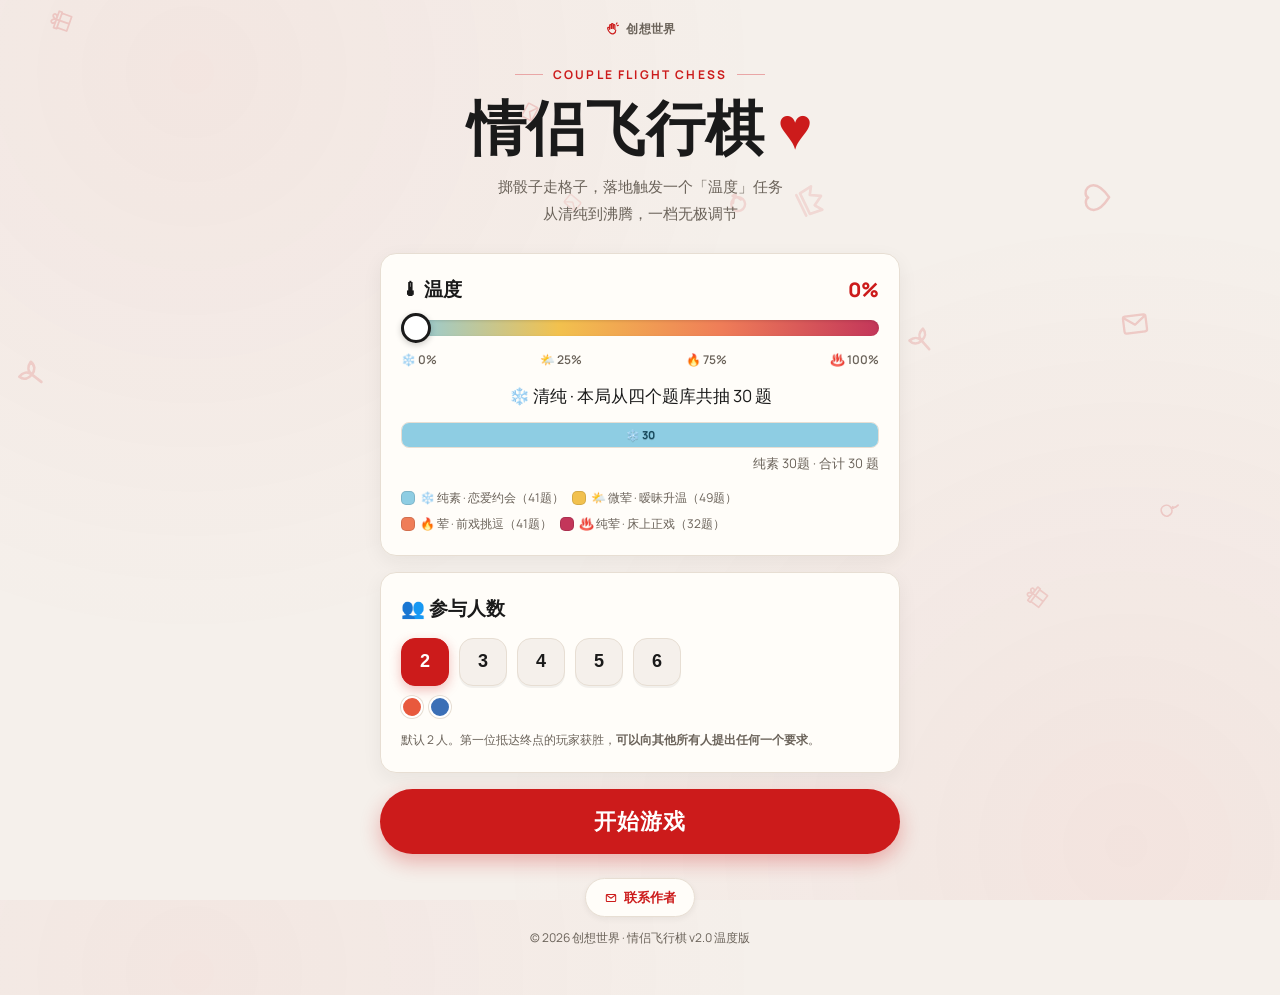
==== commit a2604d67: "feat: remove back button, add contact-author link Co-Authored-By: Claude Code <noreply@anthropic.com" ====
--- a/couple-flight-chess/index.html
+++ b/couple-flight-chess/index.html
@@ -202,6 +202,17 @@
   .win-title{font-size:1.9rem;font-weight:800;margin-bottom:8px;}
   .win-sub{color:var(--ink-soft);font-size:14px;line-height:1.7;margin-bottom:18px;}
 
+  /* ---------- 页脚 · 联系作者 ---------- */
+  .footer{max-width:520px;margin:24px auto 0;text-align:center;color:var(--ink-soft);font-size:12px;}
+  .author-link{
+    display:inline-flex;align-items:center;gap:6px;color:var(--brand);text-decoration:none;
+    font-weight:800;font-size:13px;padding:9px 18px;border:1px solid var(--line);
+    border-radius:999px;background:var(--card);box-shadow:0 2px 6px rgba(26,26,26,.06);transition:.15s;
+  }
+  .author-link:hover{background:#fff;border-color:var(--brand-soft);}
+  .author-link svg{color:var(--brand);}
+  .footer .copy{margin-top:12px;}
+
   .hidden{display:none!important;}
 </style>
 </head>
@@ -211,8 +222,7 @@
 
   <!-- ============ 菜单屏 ============ -->
   <div class="screen" id="menuScreen">
-    <div class="topbar">
-      <a class="back-btn" href="../games.html">← 游戏</a>
+    <div class="topbar" style="justify-content:center;">
       <span class="brand"><svg viewBox="0 0 24 24" width="16" height="16" fill="none" stroke="currentColor" stroke-width="1.8" stroke-linecap="round" stroke-linejoin="round"><path d="M8.5 12.5V6.8a1.3 1.3 0 0 1 2.6 0v4.4"/><path d="M11.1 11V5.3a1.3 1.3 0 0 1 2.6 0V11"/><path d="M13.7 11.4V6.6a1.3 1.3 0 0 1 2.6 0v6.1"/><path d="M8.5 10.5c-1.6-1.7-3.4-.9-3 1 .5 2.4 2.1 5.2 4 6.6 1.6 1.2 3.4 1.6 5 .9 2-.9 3.1-2.8 3.1-5.3"/><path d="M18.6 4.5l.9-1.5 M20 7l1.6-.6"/></svg>创想世界</span>
     </div>
     <div class="hero">
@@ -246,7 +256,10 @@
     </div>
 
     <button class="start-btn" id="startBtn">开始游戏</button>
-    <div style="text-align:center;margin-top:24px;color:var(--ink-soft);font-size:12px;">© 2026 创想世界 · 情侣飞行棋 v2.0 温度版</div>
+    <div class="footer">
+      <a class="author-link" href="http://tuteng3.site/" target="_blank" rel="noopener"><svg viewBox="0 0 24 24" width="14" height="14" fill="none" stroke="currentColor" stroke-width="1.8" stroke-linecap="round" stroke-linejoin="round"><path d="M4 7.5Q4 6 5.5 6h13Q20 6 20 7.5v9q0 1.5-1.5 1.5h-13Q4 18 4 16.5z M4.5 7l7.5 5.5L19.5 7"/></svg>联系作者</a>
+      <div class="copy">© 2026 创想世界 · 情侣飞行棋 v2.0 温度版</div>
+    </div>
   </div>
 
   <!-- ============ 游戏屏 ============ -->
@@ -266,6 +279,9 @@
       <button class="roll-btn" id="rollBtn">掷骰子</button>
     </div>
     <div class="status-line" id="statusLine">点击「掷骰子」开始</div>
+    <div class="footer">
+      <a class="author-link" href="http://tuteng3.site/" target="_blank" rel="noopener"><svg viewBox="0 0 24 24" width="14" height="14" fill="none" stroke="currentColor" stroke-width="1.8" stroke-linecap="round" stroke-linejoin="round"><path d="M4 7.5Q4 6 5.5 6h13Q20 6 20 7.5v9q0 1.5-1.5 1.5h-13Q4 18 4 16.5z M4.5 7l7.5 5.5L19.5 7"/></svg>联系作者</a>
+    </div>
   </div>
 
   <!-- ============ 任务弹窗（落地 + 查看共用） ============ -->
